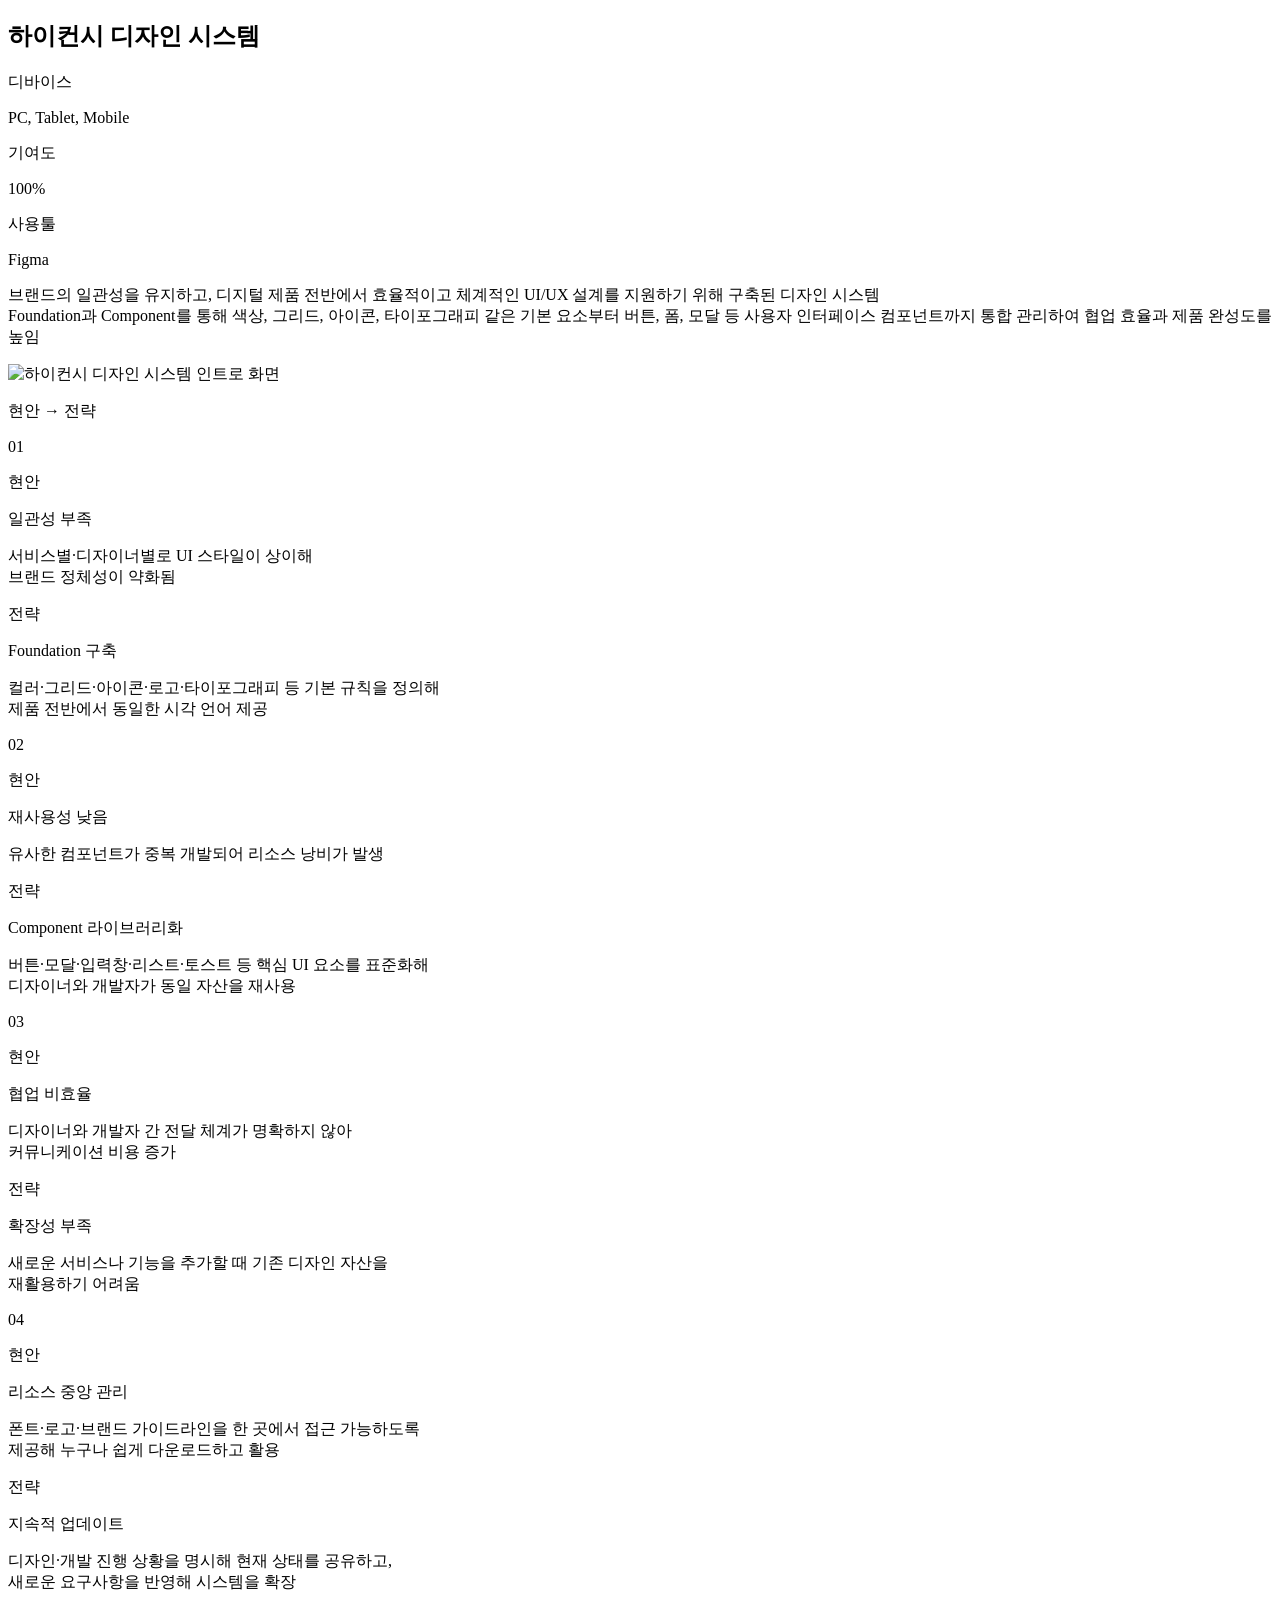
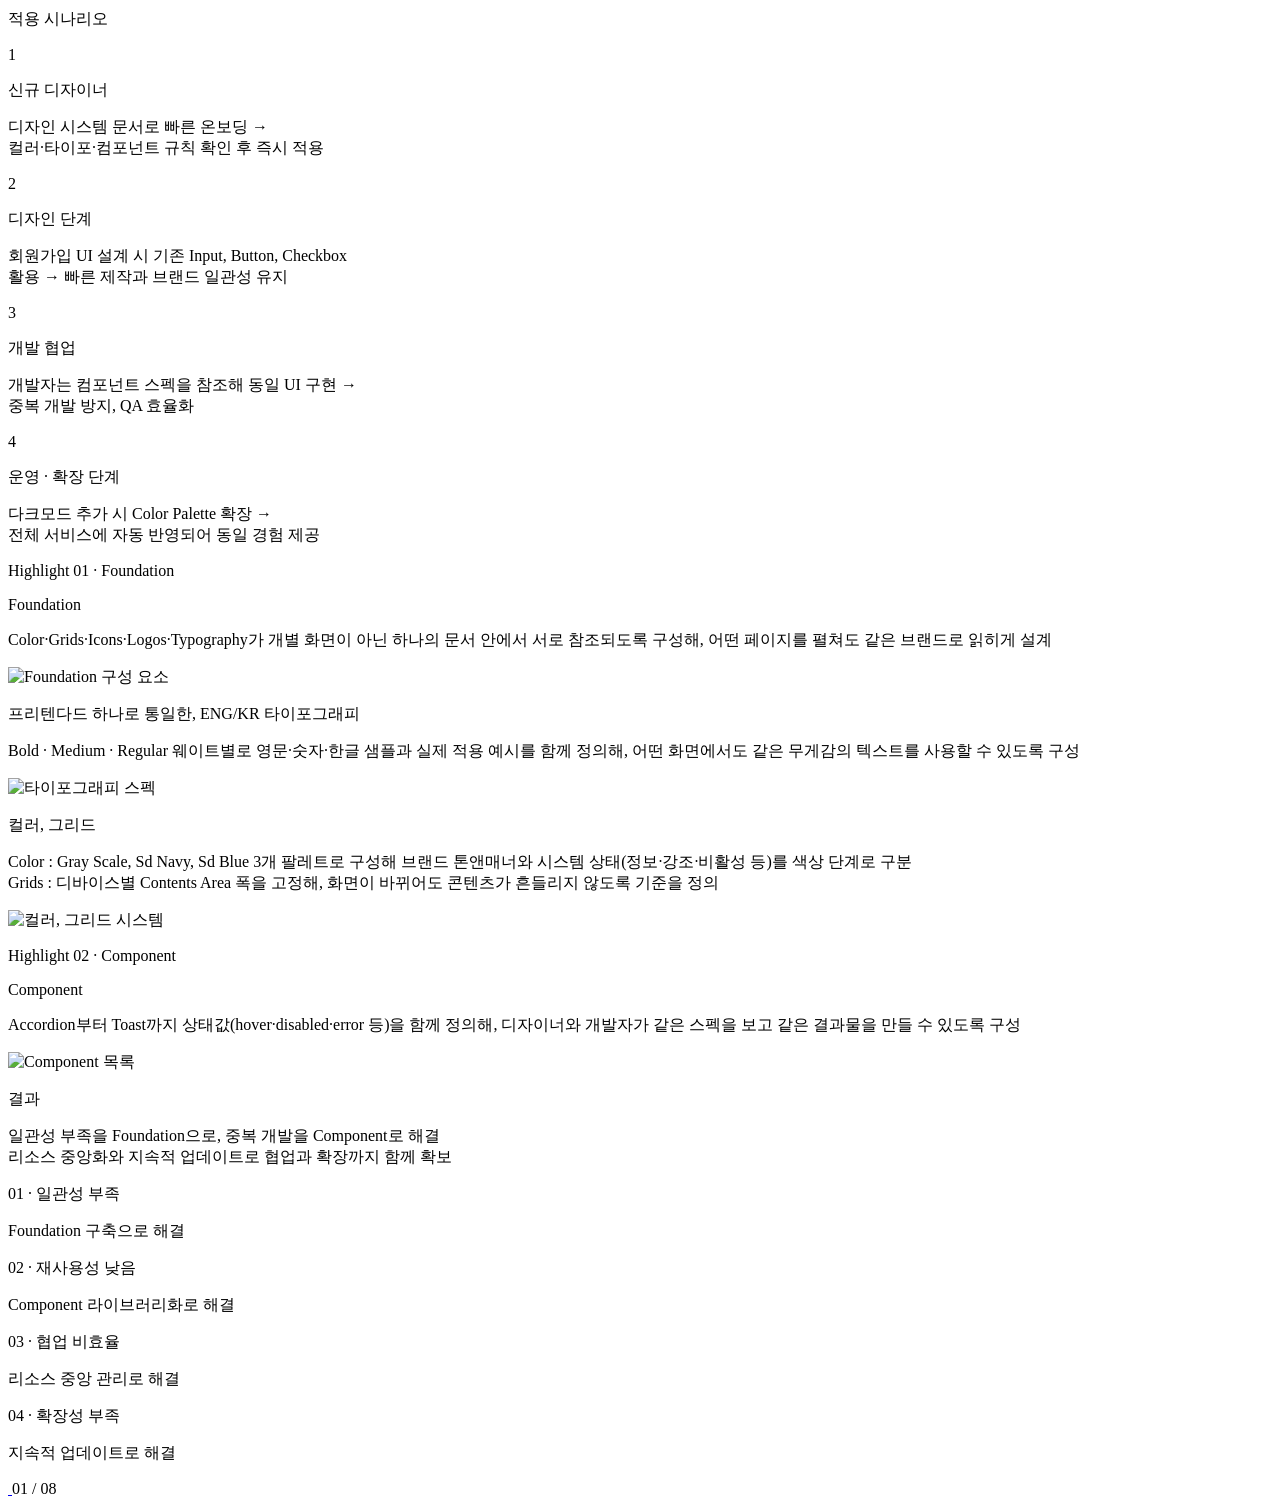
==== works/01.html @ 77b83bcc "Merge pull request #1 from m-uxui/vercel/vercel-web-analytics-integrati-smt57u Add Vercel Web Analyt" ====
<!DOCTYPE html>
<html lang="ko">
<head>
<meta charset="UTF-8">
<!-- Google tag (gtag.js) -->
<script async src="https://www.googletagmanager.com/gtag/js?id=G-RGNQ0SLWPC"></script>
<script>
  window.dataLayer = window.dataLayer || [];
  function gtag(){dataLayer.push(arguments);}
  gtag('js', new Date());
  gtag('config', 'G-RGNQ0SLWPC');
</script>
<!-- Vercel Web Analytics -->
<script defer src="/_vercel/insights/script.js"></script>
<meta name="viewport" content="width=device-width, initial-scale=1.0">
<title>하이컨시 디자인 시스템 | Kim Myung Ae Portfolio</title>
<meta name="description" content="하이컨시 디자인 시스템 프로젝트 상세">
<link rel="preconnect" href="https://fonts.googleapis.com">
<link rel="preconnect" href="https://fonts.gstatic.com" crossorigin>
<link href="https://fonts.googleapis.com/css2?family=IBM+Plex+Sans+KR:wght@200&display=swap" rel="stylesheet">
<link rel="stylesheet" as="style" crossorigin href="https://cdn.jsdelivr.net/gh/orioncactus/pretendard@v1.3.9/dist/web/static/pretendard.css" />
<link rel="stylesheet" href="../css/style.css">
<link rel="stylesheet" href="../css/work.css">
<link rel="stylesheet" href="../css/work-01.css">
</head>
<body class="work-page">

<a href="../index.html" class="close-btn d01-close-btn" aria-label="목록으로 닫기">
  <span class="close-btn__x"><span class="close-btn__line"></span><span class="close-btn__line"></span></span>
</a>

<main>

  <section class="d01-section d01-intro">
    <div class="d01-wrap d01-intro__top">
      <h1 class="d01-title">하이컨시 디자인 시스템</h1>
      <div class="d01-meta">
        <div class="d01-meta__item">
          <p class="d01-meta__label">디바이스</p>
          <p class="d01-meta__value">PC, Tablet, Mobile</p>
        </div>
        <div class="d01-meta__item">
          <p class="d01-meta__label">기여도</p>
          <p class="d01-meta__value">100%</p>
        </div>
        <div class="d01-meta__item">
          <p class="d01-meta__label">사용툴</p>
          <p class="d01-meta__value">Figma</p>
        </div>
      </div>
    </div>
    <p class="d01-wrap d01-desc">
      브랜드의 일관성을 유지하고, 디지털 제품 전반에서 효율적이고 체계적인 UI/UX 설계를 지원하기 위해 구축된 디자인 시스템<br>
      Foundation과 Component를 통해 색상, 그리드, 아이콘, 타이포그래피 같은 기본 요소부터 버튼, 폼, 모달 등 사용자 인터페이스 컴포넌트까지 통합 관리하여 협업 효율과 제품 완성도를 높임
    </p>
    <div class="d01-wrap d01-figure">
      <img class="d01-figure__img" style="--fig-w:1560px;" src="../assets/images/work-01/01-01.png" alt="하이컨시 디자인 시스템 인트로 화면" onerror="this.classList.add('d01-figure__img--missing')">
    </div>
  </section>

  <section class="d01-section d01-pair">
    <p class="d01-wrap d01-h2">현안 → 전략</p>
    <div class="d01-wrap d01-pair-grid">
      <div class="d01-pair-row">
        <p class="d01-pair-num">01</p>
        <div class="d01-pair-col">
          <div class="d01-pair-col__head">
            <span class="d01-tag">현안</span>
            <p class="d01-pair-heading">일관성 부족</p>
          </div>
          <p class="d01-pair-desc">서비스별·디자이너별로 UI 스타일이 상이해<br>브랜드 정체성이 약화됨</p>
        </div>
        <div class="d01-pair-col">
          <div class="d01-pair-col__head">
            <span class="d01-tag d01-tag--solution">전략</span>
            <p class="d01-pair-heading">Foundation 구축</p>
          </div>
          <p class="d01-pair-desc">컬러·그리드·아이콘·로고·타이포그래피 등 기본 규칙을 정의해<br>제품 전반에서 동일한 시각 언어 제공</p>
        </div>
      </div>

      <div class="d01-pair-row">
        <p class="d01-pair-num">02</p>
        <div class="d01-pair-col">
          <div class="d01-pair-col__head">
            <span class="d01-tag">현안</span>
            <p class="d01-pair-heading">재사용성 낮음</p>
          </div>
          <p class="d01-pair-desc">유사한 컴포넌트가 중복 개발되어 리소스 낭비가 발생</p>
        </div>
        <div class="d01-pair-col">
          <div class="d01-pair-col__head">
            <span class="d01-tag d01-tag--solution">전략</span>
            <p class="d01-pair-heading">Component 라이브러리화</p>
          </div>
          <p class="d01-pair-desc">버튼·모달·입력창·리스트·토스트 등 핵심 UI 요소를 표준화해<br>디자이너와 개발자가 동일 자산을 재사용</p>
        </div>
      </div>

      <div class="d01-pair-row">
        <p class="d01-pair-num">03</p>
        <div class="d01-pair-col">
          <div class="d01-pair-col__head">
            <span class="d01-tag">현안</span>
            <p class="d01-pair-heading">협업 비효율</p>
          </div>
          <p class="d01-pair-desc">디자이너와 개발자 간 전달 체계가 명확하지 않아<br>커뮤니케이션 비용 증가</p>
        </div>
        <div class="d01-pair-col">
          <div class="d01-pair-col__head">
            <span class="d01-tag d01-tag--solution">전략</span>
            <p class="d01-pair-heading">확장성 부족</p>
          </div>
          <p class="d01-pair-desc">새로운 서비스나 기능을 추가할 때 기존 디자인 자산을<br>재활용하기 어려움</p>
        </div>
      </div>

      <div class="d01-pair-row">
        <p class="d01-pair-num">04</p>
        <div class="d01-pair-col">
          <div class="d01-pair-col__head">
            <span class="d01-tag">현안</span>
            <p class="d01-pair-heading">리소스 중앙 관리</p>
          </div>
          <p class="d01-pair-desc">폰트·로고·브랜드 가이드라인을 한 곳에서 접근 가능하도록<br>제공해 누구나 쉽게 다운로드하고 활용</p>
        </div>
        <div class="d01-pair-col">
          <div class="d01-pair-col__head">
            <span class="d01-tag d01-tag--solution">전략</span>
            <p class="d01-pair-heading">지속적 업데이트</p>
          </div>
          <p class="d01-pair-desc">디자인·개발 진행 상황을 명시해 현재 상태를 공유하고,<br>새로운 요구사항을 반영해 시스템을 확장</p>
        </div>
      </div>
    </div>
  </section>

  <section class="d01-section d01-timeline-section">
    <p class="d01-wrap d01-h2">적용 시나리오</p>
    <div class="d01-wrap d01-timeline">
      <div class="d01-timeline-step">
        <span class="d01-timeline-dot">1</span>
        <p class="d01-timeline-title">신규 디자이너</p>
        <p class="d01-timeline-desc">디자인 시스템 문서로 빠른 온보딩 → <br>컬러·타이포·컴포넌트 규칙 확인 후 즉시 적용</p>
      </div>
      <div class="d01-timeline-step">
        <span class="d01-timeline-dot">2</span>
        <p class="d01-timeline-title">디자인 단계</p>
        <p class="d01-timeline-desc">회원가입 UI 설계 시 기존 Input, Button, Checkbox<br>활용 → 빠른 제작과 브랜드 일관성 유지</p>
      </div>
      <div class="d01-timeline-step">
        <span class="d01-timeline-dot">3</span>
        <p class="d01-timeline-title">개발 협업</p>
        <p class="d01-timeline-desc">개발자는 컴포넌트 스펙을 참조해 동일 UI 구현 → <br>중복 개발 방지, QA 효율화</p>
      </div>
      <div class="d01-timeline-step">
        <span class="d01-timeline-dot">4</span>
        <p class="d01-timeline-title">운영 · 확장 단계</p>
        <p class="d01-timeline-desc">다크모드 추가 시 Color Palette 확장 → <br>전체 서비스에 자동 반영되어 동일 경험 제공</p>
      </div>
    </div>
  </section>

  <section class="d01-section d01-block">
    <div class="d01-wrap d01-block__head">
      <div class="d01-block__top">
        <p class="d01-eyebrow">Highlight 01 · Foundation</p>
        <p class="d01-block__title d01-block__title--lg">Foundation</p>
      </div>
      <p class="d01-block__desc">Color·Grids·Icons·Logos·Typography가 개별 화면이 아닌 하나의 문서 안에서 서로 참조되도록 구성해, 어떤 페이지를 펼쳐도 같은 브랜드로 읽히게 설계</p>
    </div>
    <div class="d01-wrap d01-figure">
      <img class="d01-figure__img" style="--fig-w:1560px;" src="../assets/images/work-01/01-02.png" alt="Foundation 구성 요소" onerror="this.classList.add('d01-figure__img--missing')">
    </div>
  </section>

  <section class="d01-section d01-block">
    <div class="d01-wrap d01-block__head">
      <p class="d01-block__title d01-block__title--md">프리텐다드 하나로 통일한, ENG/KR 타이포그래피</p>
      <p class="d01-block__desc">Bold · Medium · Regular 웨이트별로 영문·숫자·한글 샘플과 실제 적용 예시를 함께 정의해, 어떤 화면에서도 같은 무게감의 텍스트를 사용할 수 있도록 구성</p>
    </div>
    <div class="d01-wrap d01-figure">
      <img class="d01-figure__img" style="--fig-w:1560px;" src="../assets/images/work-01/01-03.png" alt="타이포그래피 스펙" onerror="this.classList.add('d01-figure__img--missing')">
    </div>
  </section>

  <section class="d01-section d01-block">
    <div class="d01-wrap d01-block__head">
      <p class="d01-block__title d01-block__title--md">컬러, 그리드</p>
      <p class="d01-block__desc">Color : Gray Scale, Sd Navy, Sd Blue 3개 팔레트로 구성해 브랜드 톤앤매너와 시스템 상태(정보·강조·비활성 등)를 색상 단계로 구분<br>Grids : 디바이스별 Contents Area 폭을 고정해, 화면이 바뀌어도 콘텐츠가 흔들리지 않도록 기준을 정의</p>
    </div>
    <div class="d01-wrap d01-figure">
      <img class="d01-figure__img" style="--fig-w:1560px;" src="../assets/images/work-01/01-04.png" alt="컬러, 그리드 시스템" onerror="this.classList.add('d01-figure__img--missing')">
    </div>
  </section>

  <section class="d01-section d01-block">
    <div class="d01-wrap d01-block__head">
      <div class="d01-block__top">
        <p class="d01-eyebrow">Highlight 02 · Component</p>
        <p class="d01-block__title d01-block__title--lg">Component</p>
      </div>
      <p class="d01-block__desc">Accordion부터 Toast까지 상태값(hover·disabled·error 등)을 함께 정의해, 디자이너와 개발자가 같은 스펙을 보고 같은 결과물을 만들 수 있도록 구성</p>
    </div>
    <div class="d01-wrap d01-figure">
      <img class="d01-figure__img" style="--fig-w:1560px;" src="../assets/images/work-01/01-05.png" alt="Component 목록" onerror="this.classList.add('d01-figure__img--missing')">
    </div>
  </section>

  <section class="d01-result">
    <div class="d01-result__eyebrow-row">
      <p class="d01-result__eyebrow">결과</p>
    </div>
    <p class="d01-result__title">
      일관성 부족을 Foundation으로, 중복 개발을 Component로 해결<br>
      리소스 중앙화와 지속적 업데이트로 협업과 확장까지 함께 확보
    </p>
    <div class="d01-result__checklist">
      <div class="d01-result__item">
        <p class="d01-result__num">01 · 일관성 부족</p>
        <p class="d01-result__label">Foundation 구축으로 해결</p>
      </div>
      <div class="d01-result__item">
        <p class="d01-result__num">02 · 재사용성 낮음</p>
        <p class="d01-result__label">Component 라이브러리화로 해결</p>
      </div>
      <div class="d01-result__item">
        <p class="d01-result__num">03 · 협업 비효율</p>
        <p class="d01-result__label">리소스 중앙 관리로 해결</p>
      </div>
      <div class="d01-result__item">
        <p class="d01-result__num">04 · 확장성 부족</p>
        <p class="d01-result__label">지속적 업데이트로 해결</p>
      </div>
    </div>
  </section>

</main>

<nav class="pager" aria-label="포트폴리오 페이지 이동">
  <a href="99.html" class="pager__arrow pager__arrow--prev" aria-label="이전 페이지로 이동">
    <img src="../assets/icons/chevron.svg" alt="">
  </a>
  <span class="pager__count"><span class="pager__current">01</span> / <span class="pager__total">08</span></span>
  <a href="02.html" class="pager__arrow pager__arrow--next" aria-label="다음 페이지로 이동">
    <img src="../assets/icons/chevron.svg" alt="">
  </a>
</nav>

<script>
  window.va = window.va || function () { (window.vaq = window.vaq || []).push(arguments); };
</script>
<script defer src="/_vercel/insights/script.js"></script>
</body>
</html>
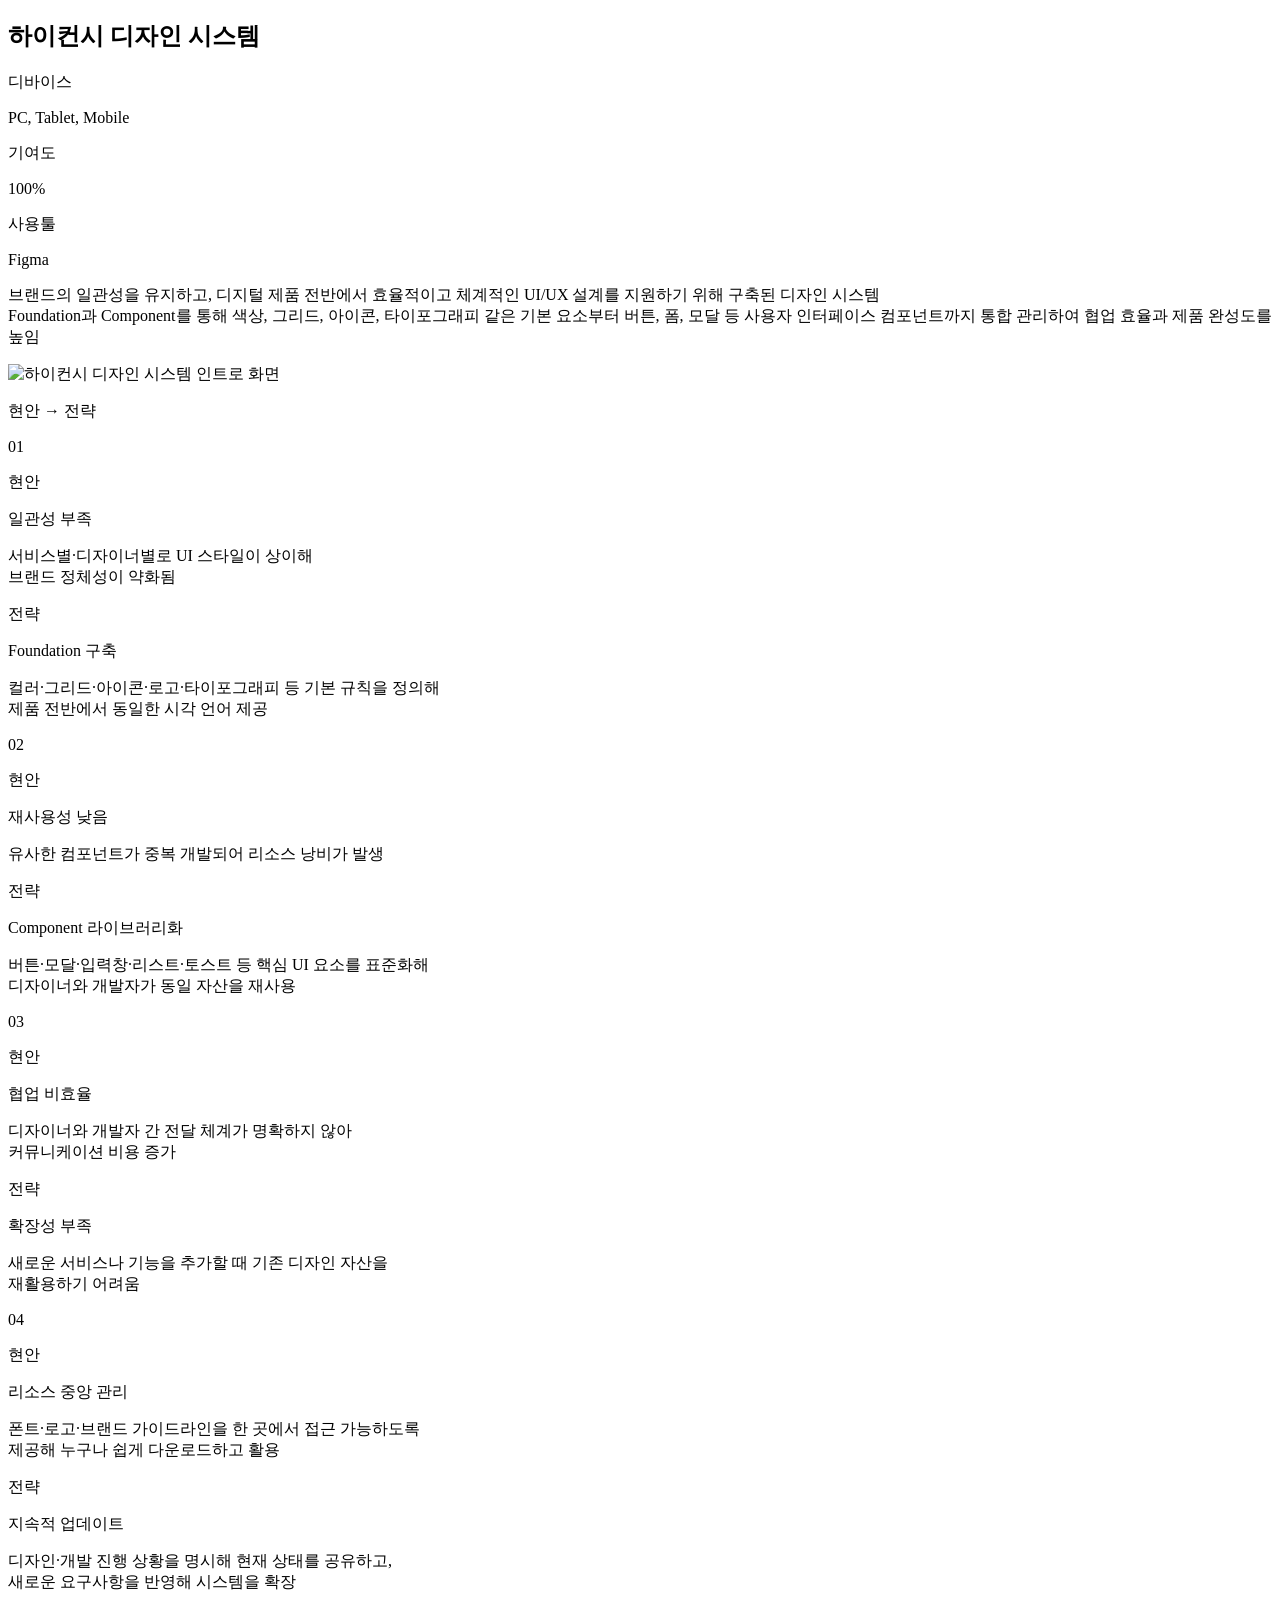
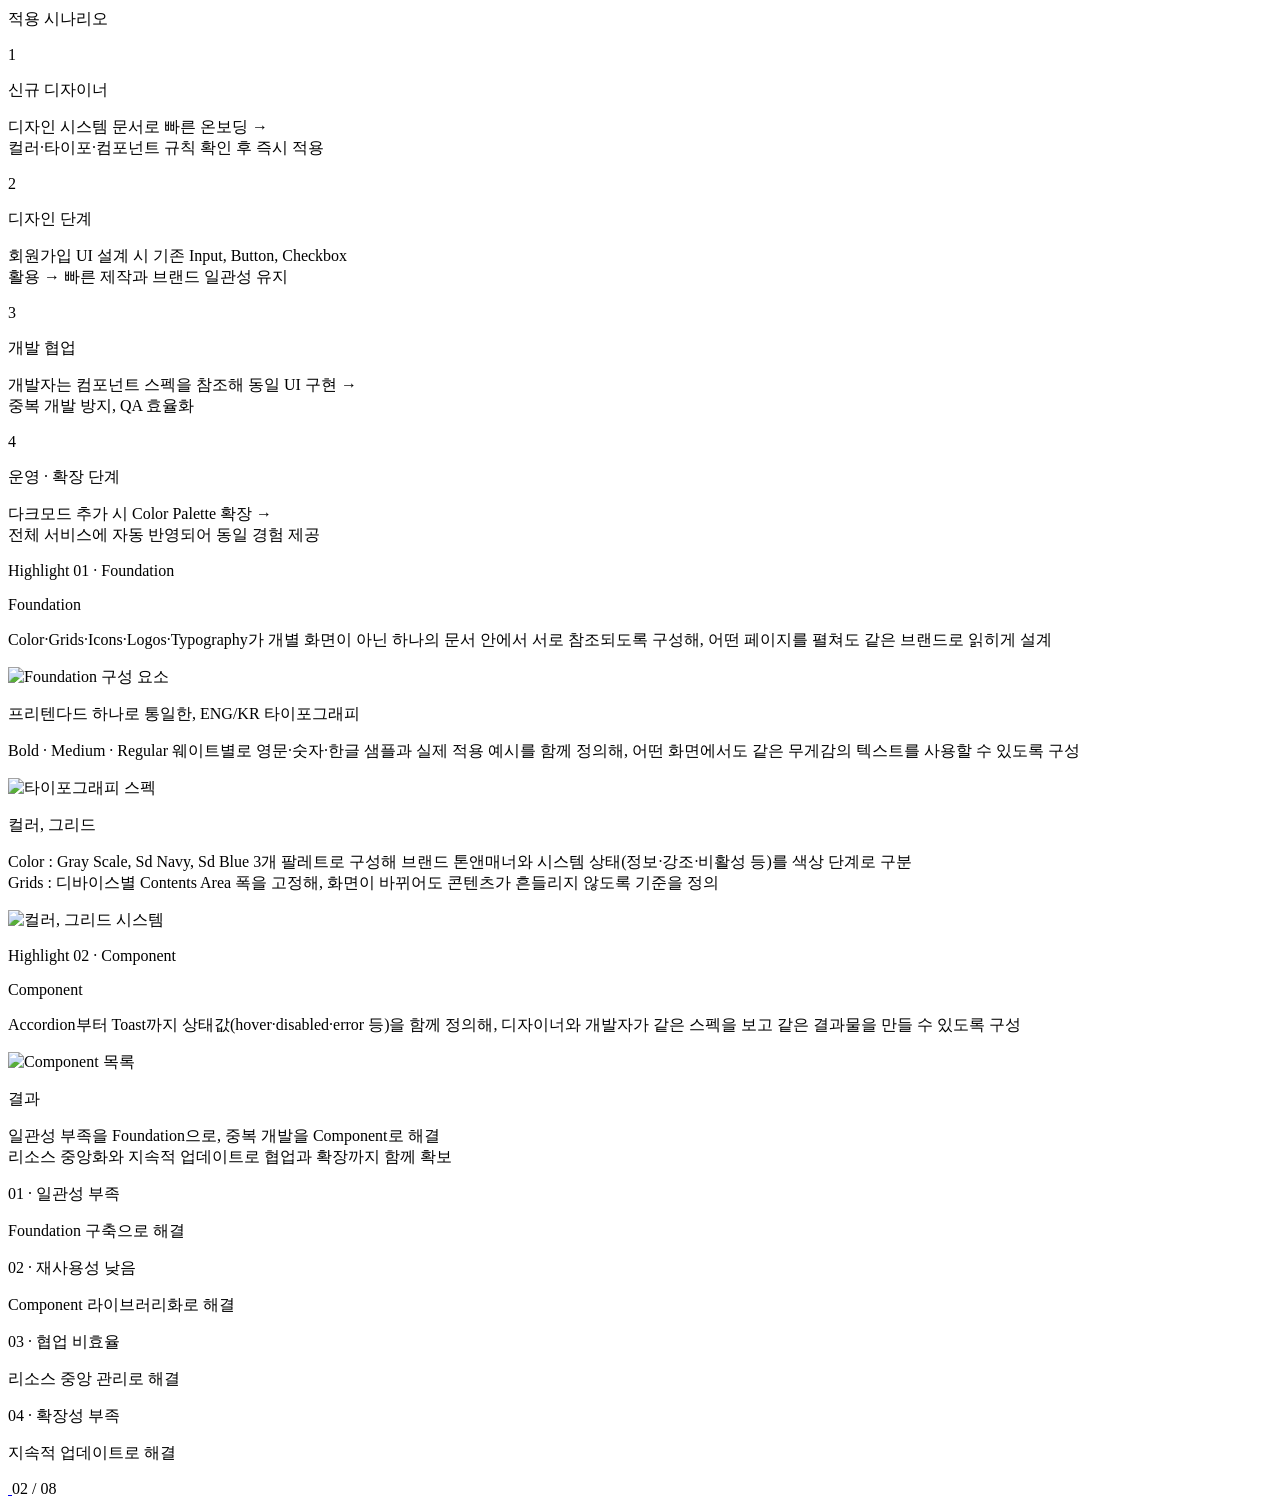
==== commit f36bab5c: "여행 플래너 'gilow' 프로젝트 추가, 갤러리 첫 번째로 노출 - works/08.html, css/work-08.css 신규: 바이브코딩 프로젝트(gilow) 상세 페이지 -" ====
--- a/works/01.html
+++ b/works/01.html
@@ -238,18 +238,14 @@
 </main>
 
 <nav class="pager" aria-label="포트폴리오 페이지 이동">
-  <a href="99.html" class="pager__arrow pager__arrow--prev" aria-label="이전 페이지로 이동">
+  <a href="08.html" class="pager__arrow pager__arrow--prev" aria-label="이전 페이지로 이동">
     <img src="../assets/icons/chevron.svg" alt="">
   </a>
-  <span class="pager__count"><span class="pager__current">01</span> / <span class="pager__total">08</span></span>
+  <span class="pager__count"><span class="pager__current">02</span> / <span class="pager__total">08</span></span>
   <a href="02.html" class="pager__arrow pager__arrow--next" aria-label="다음 페이지로 이동">
     <img src="../assets/icons/chevron.svg" alt="">
   </a>
 </nav>
 
-<script>
-  window.va = window.va || function () { (window.vaq = window.vaq || []).push(arguments); };
-</script>
-<script defer src="/_vercel/insights/script.js"></script>
 </body>
 </html>
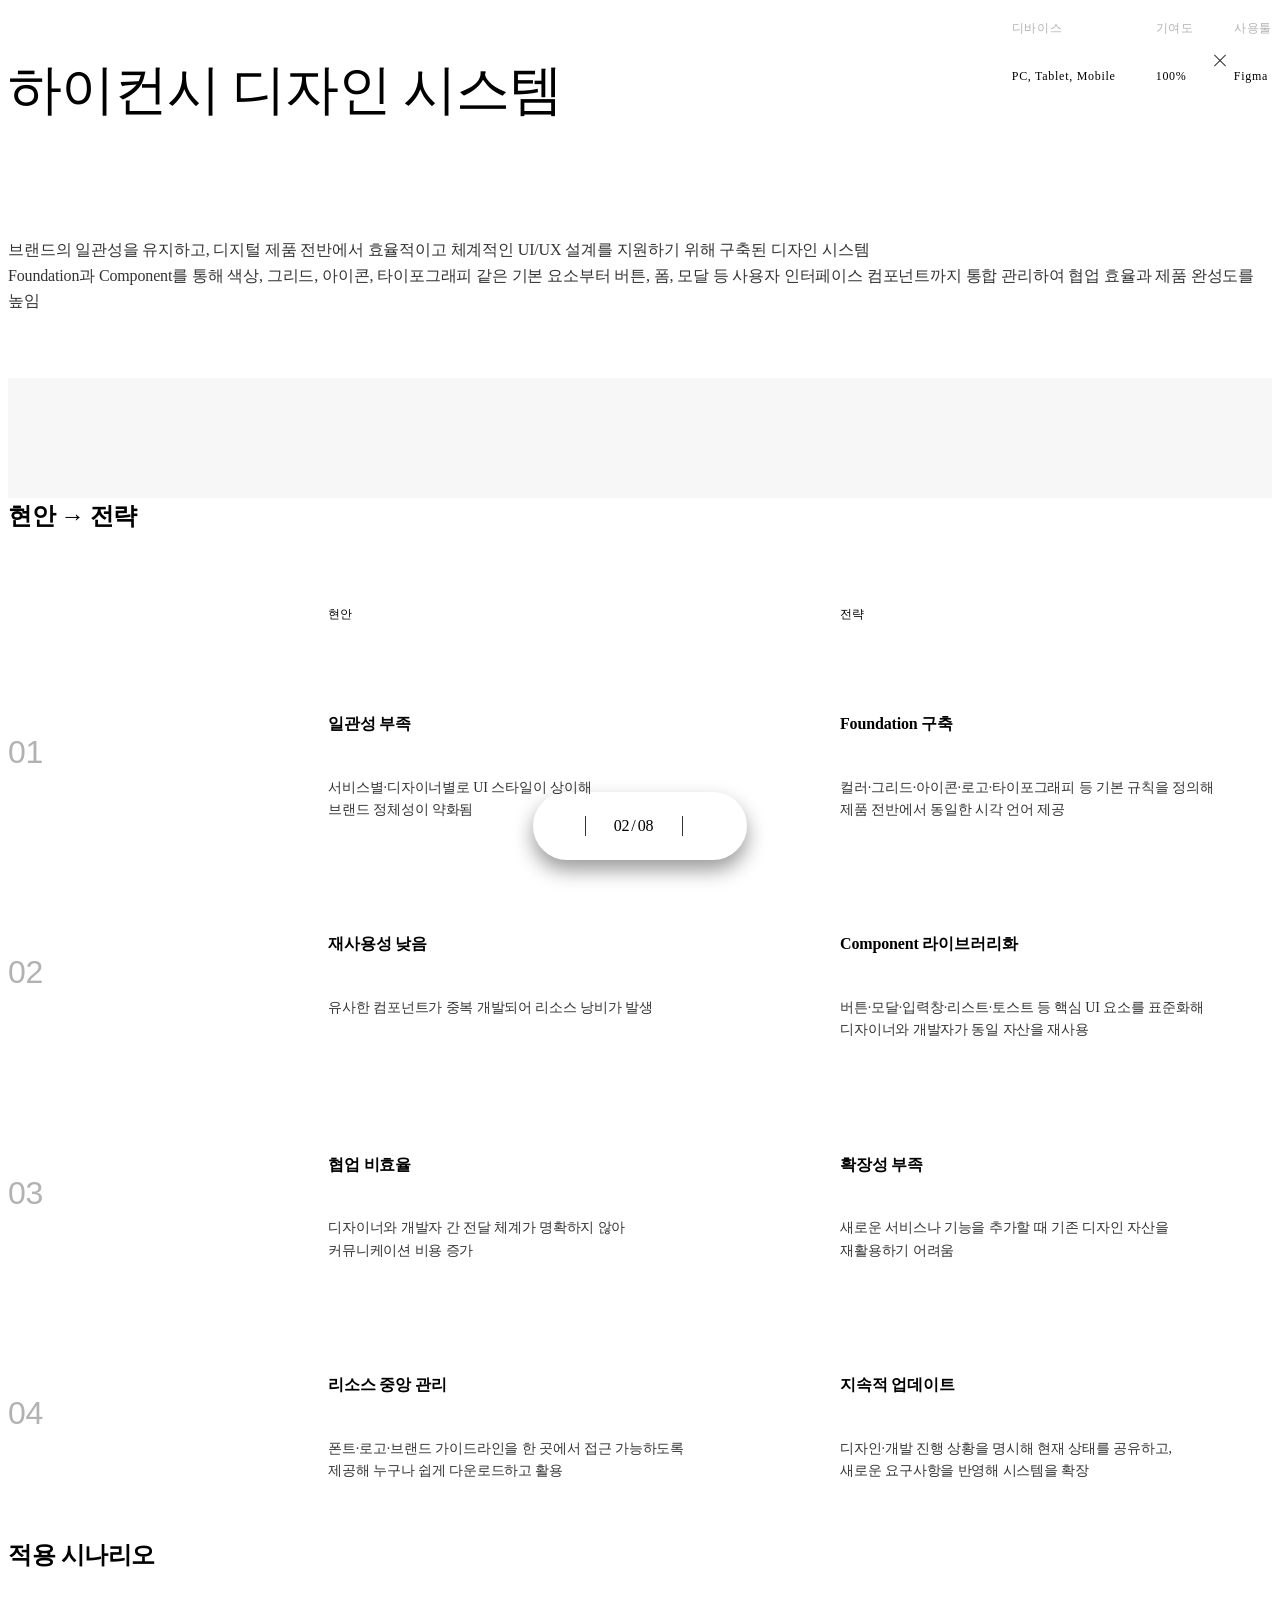
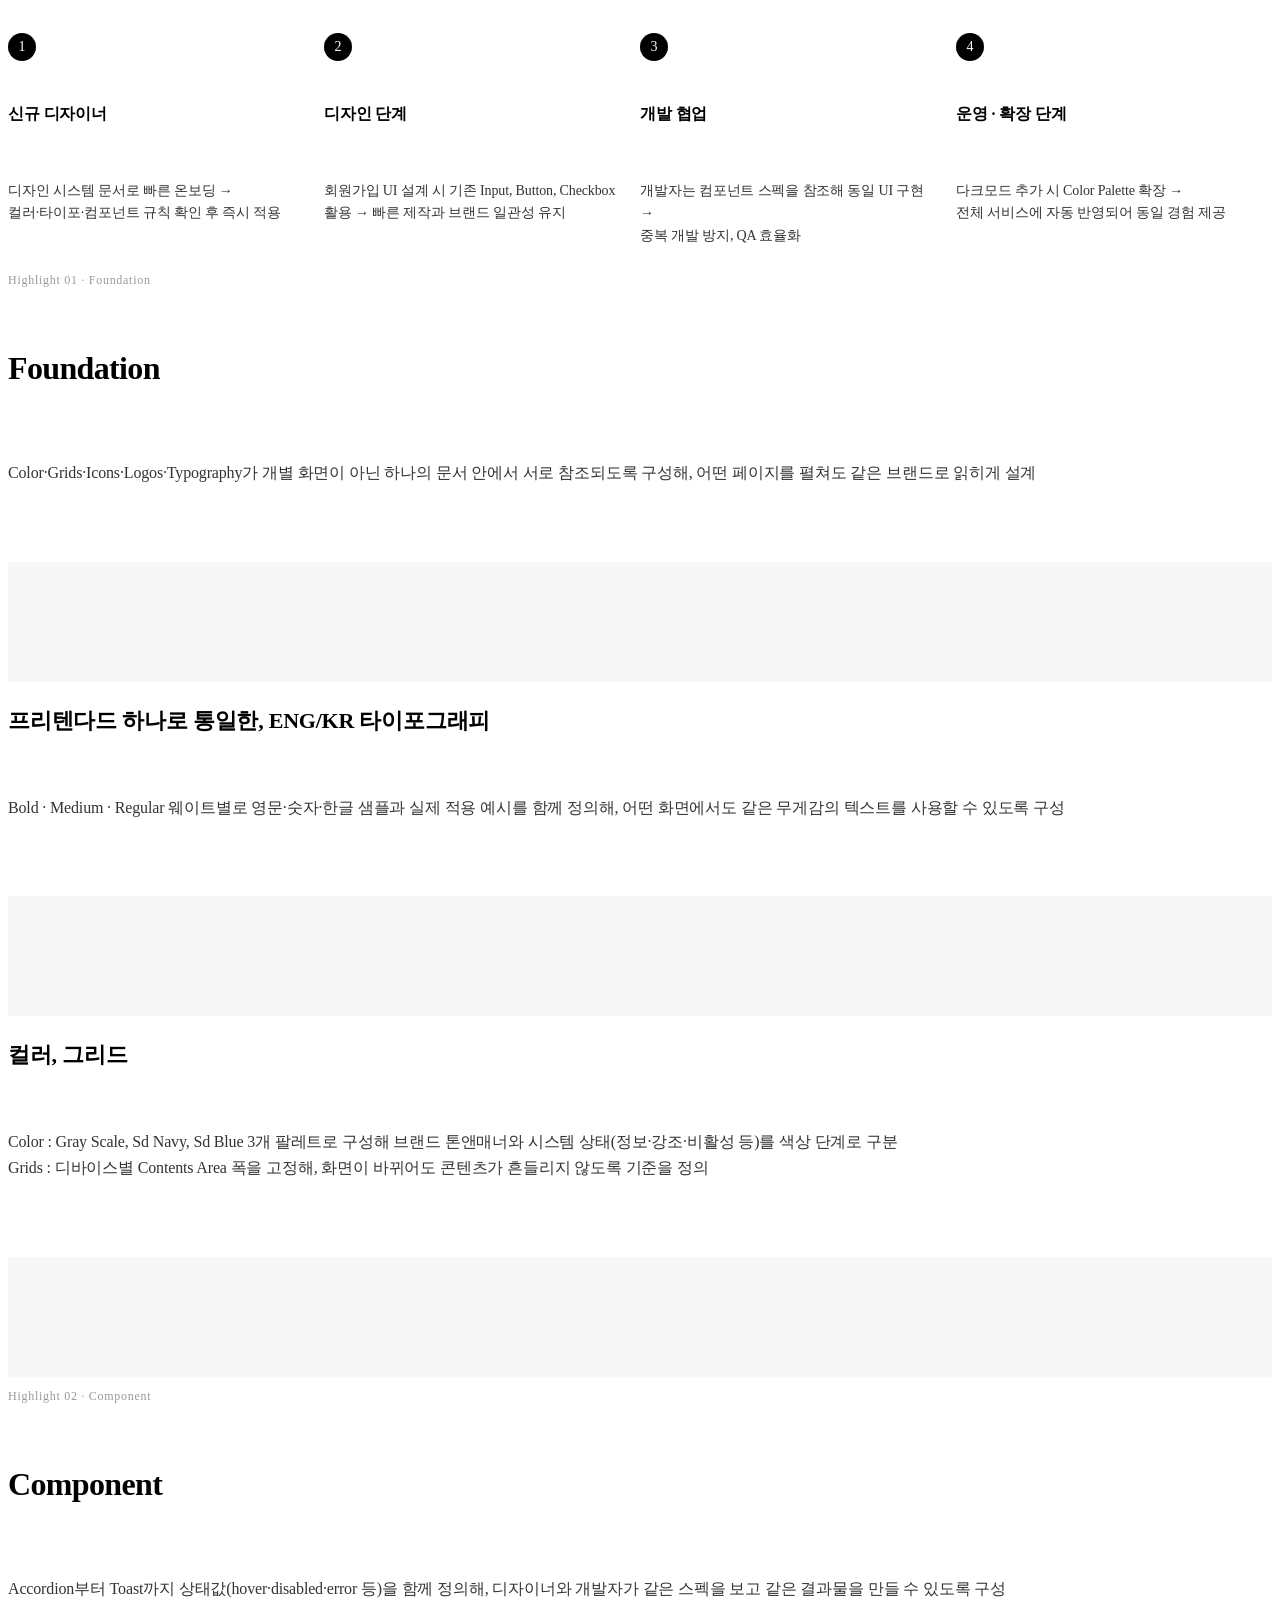
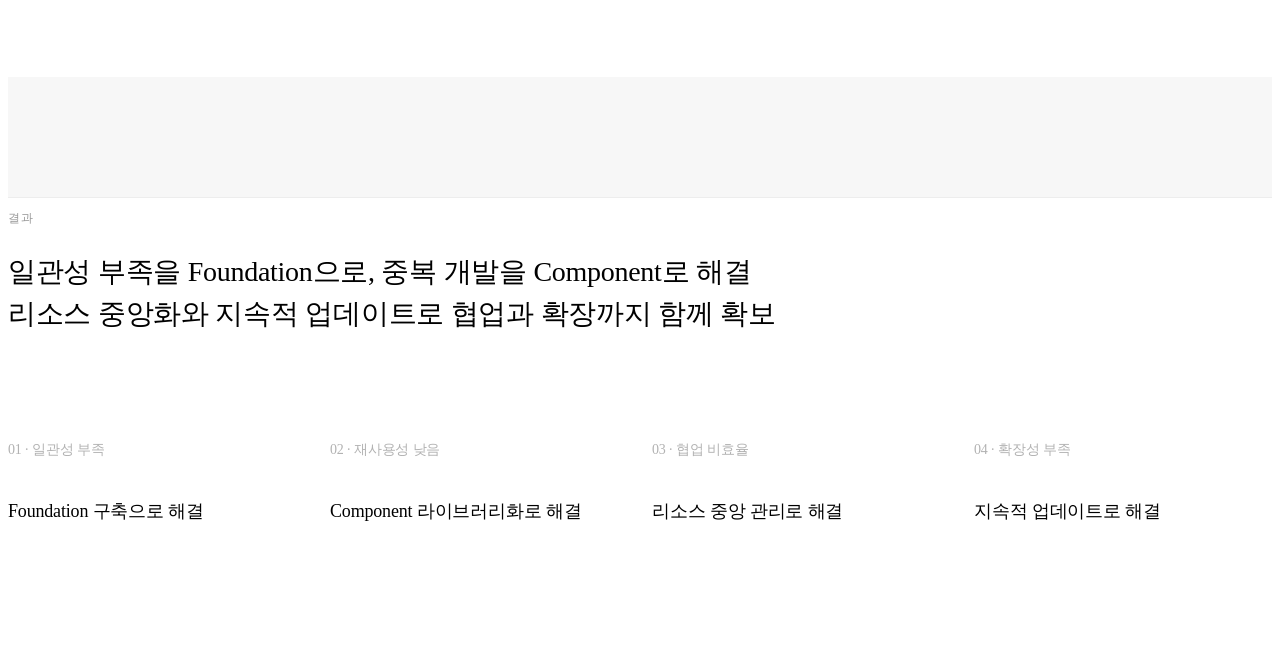
==== commit c6fa869e: "모든 페이지 현안→전략 섹션을 08번 스타일로 통일 - 알약형 태그(현안/전략) + 카드형 구조 → 헤더 라벨 행 + 번호형 행 구조로 변경 - 공용 .pair-* 클래스를 wor" ====
--- a/works/01.html
+++ b/works/01.html
@@ -10,8 +10,6 @@
   gtag('js', new Date());
   gtag('config', 'G-RGNQ0SLWPC');
 </script>
-<!-- Vercel Web Analytics -->
-<script defer src="/_vercel/insights/script.js"></script>
 <meta name="viewport" content="width=device-width, initial-scale=1.0">
 <title>하이컨시 디자인 시스템 | Kim Myung Ae Portfolio</title>
 <meta name="description" content="하이컨시 디자인 시스템 프로젝트 상세">
@@ -60,76 +58,53 @@
 
   <section class="d01-section d01-pair">
     <p class="d01-wrap d01-h2">현안 → 전략</p>
-    <div class="d01-wrap d01-pair-grid">
-      <div class="d01-pair-row">
-        <p class="d01-pair-num">01</p>
-        <div class="d01-pair-col">
-          <div class="d01-pair-col__head">
-            <span class="d01-tag">현안</span>
-            <p class="d01-pair-heading">일관성 부족</p>
-          </div>
-          <p class="d01-pair-desc">서비스별·디자이너별로 UI 스타일이 상이해<br>브랜드 정체성이 약화됨</p>
-        </div>
-        <div class="d01-pair-col">
-          <div class="d01-pair-col__head">
-            <span class="d01-tag d01-tag--solution">전략</span>
-            <p class="d01-pair-heading">Foundation 구축</p>
-          </div>
-          <p class="d01-pair-desc">컬러·그리드·아이콘·로고·타이포그래피 등 기본 규칙을 정의해<br>제품 전반에서 동일한 시각 언어 제공</p>
-        </div>
-      </div>
-
-      <div class="d01-pair-row">
-        <p class="d01-pair-num">02</p>
-        <div class="d01-pair-col">
-          <div class="d01-pair-col__head">
-            <span class="d01-tag">현안</span>
-            <p class="d01-pair-heading">재사용성 낮음</p>
-          </div>
-          <p class="d01-pair-desc">유사한 컴포넌트가 중복 개발되어 리소스 낭비가 발생</p>
-        </div>
-        <div class="d01-pair-col">
-          <div class="d01-pair-col__head">
-            <span class="d01-tag d01-tag--solution">전략</span>
-            <p class="d01-pair-heading">Component 라이브러리화</p>
-          </div>
-          <p class="d01-pair-desc">버튼·모달·입력창·리스트·토스트 등 핵심 UI 요소를 표준화해<br>디자이너와 개발자가 동일 자산을 재사용</p>
-        </div>
-      </div>
-
-      <div class="d01-pair-row">
-        <p class="d01-pair-num">03</p>
-        <div class="d01-pair-col">
-          <div class="d01-pair-col__head">
-            <span class="d01-tag">현안</span>
-            <p class="d01-pair-heading">협업 비효율</p>
-          </div>
-          <p class="d01-pair-desc">디자이너와 개발자 간 전달 체계가 명확하지 않아<br>커뮤니케이션 비용 증가</p>
-        </div>
-        <div class="d01-pair-col">
-          <div class="d01-pair-col__head">
-            <span class="d01-tag d01-tag--solution">전략</span>
-            <p class="d01-pair-heading">확장성 부족</p>
-          </div>
-          <p class="d01-pair-desc">새로운 서비스나 기능을 추가할 때 기존 디자인 자산을<br>재활용하기 어려움</p>
-        </div>
-      </div>
-
-      <div class="d01-pair-row">
-        <p class="d01-pair-num">04</p>
-        <div class="d01-pair-col">
-          <div class="d01-pair-col__head">
-            <span class="d01-tag">현안</span>
-            <p class="d01-pair-heading">리소스 중앙 관리</p>
-          </div>
-          <p class="d01-pair-desc">폰트·로고·브랜드 가이드라인을 한 곳에서 접근 가능하도록<br>제공해 누구나 쉽게 다운로드하고 활용</p>
-        </div>
-        <div class="d01-pair-col">
-          <div class="d01-pair-col__head">
-            <span class="d01-tag d01-tag--solution">전략</span>
-            <p class="d01-pair-heading">지속적 업데이트</p>
-          </div>
-          <p class="d01-pair-desc">디자인·개발 진행 상황을 명시해 현재 상태를 공유하고,<br>새로운 요구사항을 반영해 시스템을 확장</p>
+    <div class="d01-wrap pair-grid">
+      <div class="pair-row pair-row--head">
+        <div class="pair-col"><p class="pair-label">현안</p></div>
+        <div class="pair-col"><p class="pair-label">전략</p></div>
+      </div>
+      <div class="pair-row">
+        <p class="pair-num">01</p>
+        <div class="pair-col">
+          <p class="pair-heading">일관성 부족</p>
+          <p class="pair-desc">서비스별·디자이너별로 UI 스타일이 상이해<br>브랜드 정체성이 약화됨</p>
+        </div>
+        <div class="pair-col">
+          <p class="pair-heading">Foundation 구축</p>
+          <p class="pair-desc">컬러·그리드·아이콘·로고·타이포그래피 등 기본 규칙을 정의해<br>제품 전반에서 동일한 시각 언어 제공</p>
+        </div>
+      </div>
+      <div class="pair-row">
+        <p class="pair-num">02</p>
+        <div class="pair-col">
+          <p class="pair-heading">재사용성 낮음</p>
+          <p class="pair-desc">유사한 컴포넌트가 중복 개발되어 리소스 낭비가 발생</p>
+        </div>
+        <div class="pair-col">
+          <p class="pair-heading">Component 라이브러리화</p>
+          <p class="pair-desc">버튼·모달·입력창·리스트·토스트 등 핵심 UI 요소를 표준화해<br>디자이너와 개발자가 동일 자산을 재사용</p>
+        </div>
+      </div>
+      <div class="pair-row">
+        <p class="pair-num">03</p>
+        <div class="pair-col">
+          <p class="pair-heading">협업 비효율</p>
+          <p class="pair-desc">디자이너와 개발자 간 전달 체계가 명확하지 않아<br>커뮤니케이션 비용 증가</p>
+        </div>
+        <div class="pair-col">
+          <p class="pair-heading">확장성 부족</p>
+          <p class="pair-desc">새로운 서비스나 기능을 추가할 때 기존 디자인 자산을<br>재활용하기 어려움</p>
+        </div>
+      </div>
+      <div class="pair-row pair-row--last">
+        <p class="pair-num">04</p>
+        <div class="pair-col">
+          <p class="pair-heading">리소스 중앙 관리</p>
+          <p class="pair-desc">폰트·로고·브랜드 가이드라인을 한 곳에서 접근 가능하도록<br>제공해 누구나 쉽게 다운로드하고 활용</p>
+        </div>
+        <div class="pair-col">
+          <p class="pair-heading">지속적 업데이트</p>
+          <p class="pair-desc">디자인·개발 진행 상황을 명시해 현재 상태를 공유하고,<br>새로운 요구사항을 반영해 시스템을 확장</p>
         </div>
       </div>
     </div>
@@ -247,5 +222,9 @@
   </a>
 </nav>
 
+<script>
+  window.va = window.va || function () { (window.vaq = window.vaq || []).push(arguments); };
+</script>
+<script defer src="/_vercel/insights/script.js"></script>
 </body>
 </html>
--- a/css/work.css
+++ b/css/work.css
@@ -0,0 +1,1863 @@
+/* ===== 작업 상세 페이지 (work detail) ===== */
+
+body.work-page {
+  padding-bottom: 120px; /* 하단 고정 페이저에 콘텐츠가 가리지 않도록 */
+}
+
+.work-intro {
+  padding: 120px var(--page-padding) 0;
+  display: flex;
+  flex-direction: column;
+  gap: 80px;
+}
+
+.work-intro--band {
+  background: #f7f7f7;
+  padding-bottom: 90px;
+  gap: 80px;
+}
+
+.work-intro--band-e8 {
+  background: #e8e8e8;
+  padding-bottom: 0;
+  gap: 80px;
+}
+
+.work-intro__header {
+  width: 100%;
+  display: flex;
+  flex-direction: column;
+  gap: 80px;
+}
+
+.intro-hero {
+  max-width: 1200px;
+  width: 100%;
+  margin: 0 auto;
+}
+
+.intro-hero img {
+  width: 100%;
+  display: block;
+}
+
+.intro-hero--narrow {
+  max-width: 740px;
+}
+
+/* ===== Step 형태 섹션 (모티브 선정, 캐릭터 특성 정의 등) ===== */
+.step-block {
+  max-width: 1400px;
+  width: 100%;
+  margin: 0 auto;
+  display: flex;
+  flex-direction: column;
+}
+
+.step-block__title {
+  width: 100%;
+  padding-bottom: 20px;
+  font-weight: 600;
+  font-size: 22px;
+  letter-spacing: -0.22px;
+  text-align: center;
+}
+
+.step-row {
+  width: 100%;
+  border-bottom: 1px solid var(--color-border-light);
+  padding: 20px 0;
+  display: flex;
+  gap: 0;
+  flex-wrap: wrap;
+  font-size: 16px;
+  line-height: 1.6;
+  letter-spacing: -0.16px;
+}
+
+.step-row__label {
+  flex: 0 0 320px;
+  color: var(--color-black);
+}
+
+.step-row__desc {
+  flex: 1 1 240px;
+  min-width: 0;
+  color: #333;
+}
+
+.step-row__desc strong {
+  font-weight: 600;
+}
+
+.step-images {
+  width: 100%;
+  display: flex;
+  flex-direction: column;
+  align-items: center;
+  gap: 80px;
+}
+
+.step-images--end {
+  align-items: flex-end;
+  gap: 60px;
+}
+
+.step-images img {
+  width: 100%;
+  display: block;
+}
+
+/* KET 캐릭터 페이지 하단 - 회색 배경, 좌측 이미지 + 우측 Step 목록 */
+.ket-final {
+  background: #f7f7f7;
+  padding: 180px 220px;
+  display: flex;
+  gap: 50px;
+  align-items: flex-start;
+  justify-content: center;
+  flex-wrap: wrap;
+}
+
+.ket-final__media {
+  flex: 0 0 320px;
+  max-width: 100%;
+}
+
+.ket-final__media img {
+  width: 100%;
+  display: block;
+  mix-blend-mode: darken;
+}
+
+.ket-final__content {
+  flex: 1 1 480px;
+  min-width: 0;
+  display: flex;
+  flex-direction: column;
+  gap: 120px;
+}
+
+.work-intro__top {
+  max-width: 1560px;
+  width: 100%;
+  margin: 0 auto;
+  display: flex;
+  gap: 120px;
+  align-items: flex-start;
+  flex-wrap: wrap;
+}
+
+.work-intro__title {
+  flex: 1 0 320px;
+  font-weight: 100;
+  font-size: clamp(32px, 4.5vw, 54px);
+  line-height: 1.4;
+  letter-spacing: -1.08px;
+}
+
+.work-meta {
+  display: flex;
+  gap: 40px;
+  flex-wrap: wrap;
+}
+
+.work-meta__item {
+  border-top: 1px solid rgba(0, 0, 0, 0.2);
+  padding: 16px 0;
+  display: flex;
+  gap: 20px;
+  font-size: 14px;
+  letter-spacing: -0.14px;
+  white-space: nowrap;
+}
+
+.work-meta__item--tool {
+  align-items: center;
+}
+
+.work-meta__label {
+  font-weight: 500;
+  color: #666;
+}
+
+.work-meta__value {
+  color: var(--color-black);
+}
+
+.work-intro__desc {
+  max-width: 1560px;
+  width: 100%;
+  margin: 0 auto;
+  font-size: 16px;
+  line-height: 1.6;
+  letter-spacing: -0.16px;
+}
+
+.work-hero {
+  max-width: 1560px;
+  width: 100%;
+  margin: 0 auto;
+  border: 1px solid rgba(0, 0, 0, 0.15);
+  overflow: hidden;
+}
+
+.work-hero img,
+.work-figure img {
+  width: 100%;
+  display: block;
+}
+
+.work-body {
+  margin-top: 160px;
+  padding: 0 var(--page-padding);
+  display: flex;
+  flex-direction: column;
+  gap: 160px;
+}
+
+/* 각 행이 스스로 padding/border로 간격을 관리하는 목록형 섹션 */
+.work-list-section {
+  width: 100%;
+  padding: 0 var(--page-padding) 180px;
+  display: flex;
+  flex-direction: column;
+}
+
+.work-list-section--gap160 {
+  gap: 160px;
+  padding-bottom: 120px;
+}
+
+.work-row {
+  max-width: 1560px;
+  width: 100%;
+  margin: 0 auto;
+  display: flex;
+  gap: 0 40px;
+  flex-wrap: wrap;
+}
+
+.work-row--bordered {
+  border-top: 1px solid var(--color-border-light);
+  padding-top: 64px;
+}
+
+.work-row--pb56 {
+  padding-bottom: 56px;
+}
+
+.work-row--bordered56 {
+  border-top: 1px solid var(--color-border-light);
+  padding-top: 56px;
+}
+
+.work-row__label {
+  flex: 0 0 400px;
+  font-weight: 600;
+  font-size: 18px;
+  letter-spacing: -0.18px;
+}
+
+.work-row__content {
+  flex: 1 0 280px;
+  font-size: 16px;
+  line-height: 1.6;
+  letter-spacing: -0.16px;
+}
+
+.work-row__content--stack {
+  display: flex;
+  flex-direction: column;
+  gap: 8px;
+}
+
+.issue-line {
+  display: flex;
+  gap: 12px;
+  flex-wrap: wrap;
+}
+
+.issue-line strong {
+  font-weight: 600;
+  white-space: nowrap;
+}
+
+.issue-line span {
+  flex: 1 0 200px;
+  color: #333;
+}
+
+.journey-grid {
+  flex: 1 0 280px;
+  display: grid;
+  grid-template-columns: repeat(4, 1fr);
+  gap: 40px;
+}
+
+.journey-col {
+  border-right: 1px solid var(--color-border-light);
+  display: flex;
+  flex-direction: column;
+  gap: 8px;
+  font-size: 16px;
+  line-height: 1.6;
+  letter-spacing: -0.16px;
+}
+
+.journey-col--last {
+  border-right: none;
+}
+
+.journey-col__title {
+  font-weight: 600;
+}
+
+.journey-col__desc {
+  color: #333;
+}
+
+.work-block {
+  max-width: 1560px;
+  width: 100%;
+  margin: 0 auto;
+  display: flex;
+  flex-direction: column;
+  gap: 24px;
+  align-items: flex-start;
+}
+
+.work-block--center {
+  align-items: center;
+}
+
+.work-block--gap-lg {
+  gap: 40px;
+}
+
+.work-block__eyebrow {
+  display: flex;
+  flex-direction: column;
+  gap: 8px;
+}
+
+.work-block__lang {
+  font-size: 14px;
+  letter-spacing: -0.14px;
+}
+
+.work-block__title {
+  font-weight: 600;
+  font-size: 22px;
+  letter-spacing: -0.22px;
+}
+
+.work-block__title--only {
+  font-size: 18px;
+  letter-spacing: -0.18px;
+  width: 100%;
+}
+
+.work-figure {
+  width: 100%;
+}
+
+.work-figure--narrow {
+  max-width: 1200px;
+}
+
+/* Foundation / Component 회색 패널 */
+.work-panel {
+  background: #f7f7f7;
+  margin-top: 160px;
+  padding: 180px var(--page-padding);
+  display: flex;
+  flex-direction: column;
+  gap: 160px;
+  align-items: center;
+}
+
+.work-panel__divider {
+  border: none;
+  border-top: 1px solid #000;
+  width: 100%;
+  max-width: 1560px;
+  margin: 0 auto;
+}
+
+.page-tit {
+  display: flex;
+  gap: 24px;
+  width: 100%;
+  flex-wrap: wrap;
+}
+
+.page-tit__label {
+  flex: 0 0 300px;
+  font-weight: 600;
+  font-size: 18px;
+  letter-spacing: -0.18px;
+}
+
+.page-tit__desc {
+  flex: 1 0 280px;
+  font-size: 16px;
+  line-height: 1.6;
+  letter-spacing: -0.16px;
+}
+
+/* 사용툴 뱃지 : 검정 박스 + 아이콘이 하나로 합쳐진 이미지 */
+.tool-badge {
+  width: 24px;
+  height: 24px;
+  display: block;
+}
+
+/* ===== 인트로 좌우 분할 레이아웃 (이미지 + 텍스트) ===== */
+.work-split {
+  max-width: 1560px;
+  width: 100%;
+  margin: 0 auto;
+  display: flex;
+  gap: 120px;
+  align-items: flex-start;
+  flex-wrap: wrap;
+}
+
+.work-split__media {
+  flex: 0 0 377px;
+  width: 377px;
+  max-width: 100%;
+}
+
+.work-split__media img {
+  width: 100%;
+  display: block;
+}
+
+.work-split__body {
+  flex: 1 1 320px;
+  min-width: 0;
+  display: flex;
+  flex-direction: column;
+}
+
+.split-section {
+  width: 100%;
+  display: flex;
+  flex-direction: column;
+  gap: 24px;
+}
+
+.split-section__title {
+  font-weight: 600;
+  font-size: 18px;
+  letter-spacing: -0.18px;
+}
+
+.split-section--issues {
+  padding-bottom: 48px;
+}
+
+.split-section--persona {
+  border-top: 1px solid var(--color-border-light);
+  padding: 48px 0;
+}
+
+.split-section--strategy {
+  border-top: 1px solid var(--color-border-light);
+  padding-top: 48px;
+}
+
+.split-section--journey {
+  border-top: 1px solid var(--color-border-light);
+  padding-top: 48px;
+}
+
+/* 4단 컬럼(현안/전략/사용자 여정) */
+.col-grid {
+  display: flex;
+  gap: 40px;
+  width: 100%;
+  flex-wrap: wrap;
+}
+
+.col-grid--gap64 {
+  gap: 64px;
+}
+
+.col-grid > div {
+  flex: 1 1 200px;
+  min-width: 0;
+  display: flex;
+  flex-direction: column;
+  gap: 12px;
+  font-size: 16px;
+  line-height: 1.6;
+  letter-spacing: -0.16px;
+}
+
+.col-title {
+  font-weight: 600;
+  color: var(--color-black);
+}
+
+.col-desc {
+  color: #333;
+}
+
+/* 아이콘 카드 그리드 (Foundation / Component 개요) */
+.icon-grid {
+  max-width: 1560px;
+  width: 100%;
+  margin: 0 auto;
+  display: grid;
+  grid-template-columns: repeat(5, minmax(0, 1fr));
+  gap: 24px;
+}
+
+.icon-card {
+  background: var(--color-white);
+  border-radius: 8px;
+  padding: 40px 24px;
+  display: flex;
+  flex-direction: column;
+  align-items: center;
+  gap: 24px;
+}
+
+.icon-card__icon {
+  width: 64px;
+  height: 64px;
+  flex-shrink: 0;
+  background: #e5e5e5;
+  border-radius: 4px;
+}
+
+.icon-card__label {
+  font-size: 15px;
+  font-weight: 600;
+  letter-spacing: -0.15px;
+}
+
+/* 이미지 자리 표시자 (더미 그레이 박스) */
+.gray-box {
+  width: 100%;
+  background: #f7f7f7;
+  display: block;
+}
+
+/* 인트로 내 실제 화면 미리보기 카드 */
+.intro-preview {
+  max-width: 1560px;
+  width: 100%;
+  margin: 0 auto;
+  background: #f7f7f7;
+  border-radius: 8px;
+  padding: 40px;
+  display: flex;
+  flex-direction: column;
+  gap: 40px;
+}
+
+.preview-cards {
+  display: flex;
+  gap: 24px;
+}
+
+.preview-card {
+  flex: 1;
+  background: var(--color-white);
+  border-radius: 8px;
+  padding: 24px;
+  display: flex;
+  gap: 20px;
+  align-items: flex-start;
+}
+
+.preview-card__icon {
+  width: 64px;
+  height: 64px;
+  flex-shrink: 0;
+  background: #e5e5e5;
+  border-radius: 4px;
+}
+
+.preview-card__title {
+  font-size: 17px;
+  font-weight: 700;
+  margin-bottom: 8px;
+}
+
+.preview-card__desc {
+  font-size: 13px;
+  line-height: 1.6;
+  color: #666;
+}
+
+.preview-resources__title {
+  font-size: 17px;
+  font-weight: 700;
+  margin-bottom: 20px;
+}
+
+.resource-row {
+  display: flex;
+  gap: 16px;
+}
+
+.resource-card {
+  flex: 1;
+  background: var(--color-white);
+  border-radius: 8px;
+  padding: 16px 20px;
+  display: flex;
+  align-items: center;
+  justify-content: space-between;
+  gap: 12px;
+}
+
+.resource-card__label {
+  font-size: 11px;
+  color: #999;
+}
+
+.resource-card__name {
+  font-size: 14px;
+  font-weight: 700;
+  margin-top: 6px;
+}
+
+.resource-card__badge {
+  width: 24px;
+  height: 24px;
+  border-radius: 4px;
+  background: #ccc;
+  flex-shrink: 0;
+}
+
+/* 퍼소나 */
+.persona-row {
+  display: flex;
+  gap: 40px;
+  width: 100%;
+  flex-wrap: wrap;
+}
+
+.persona-avatar {
+  flex: 1 1 200px;
+  min-width: 0;
+  display: flex;
+  gap: 20px;
+  align-items: flex-start;
+}
+
+.persona-avatar img {
+  width: 100px;
+  height: 100px;
+  flex-shrink: 0;
+}
+
+.persona-avatar__info {
+  display: flex;
+  flex-direction: column;
+  justify-content: center;
+  font-size: 16px;
+  line-height: 1.6;
+  letter-spacing: -0.16px;
+  font-weight: 600;
+  color: #333;
+}
+
+.persona-col {
+  flex: 1 1 200px;
+  min-width: 0;
+  display: flex;
+  flex-direction: column;
+  gap: 8px;
+  font-size: 16px;
+  line-height: 1.6;
+  letter-spacing: -0.16px;
+}
+
+.persona-avatar--gap32 {
+  gap: 32px;
+}
+
+/* 타이틀이 위, 콘텐츠가 아래 오는 섹션 (현안/퍼소나/전략/여정 공용) */
+.info-block {
+  max-width: 1560px;
+  width: 100%;
+  margin: 0 auto;
+  display: flex;
+  flex-direction: column;
+  gap: 24px;
+}
+
+.info-block--first {
+  padding-bottom: 56px;
+}
+
+.info-block--bordered {
+  border-top: 1px solid var(--color-border-light);
+  padding: 56px 0;
+}
+
+.info-block--bordered-both {
+  border-top: 1px solid var(--color-border-light);
+  border-bottom: 1px solid var(--color-border-light);
+  padding: 56px 0;
+}
+
+.info-block--plain {
+  padding: 56px 0;
+}
+
+.info-block__title {
+  font-weight: 600;
+  font-size: 18px;
+  letter-spacing: -0.18px;
+}
+
+.intro-hero--wide {
+  max-width: 1560px;
+}
+
+/* ===== 반복되는 상세 섹션 (아이디/비밀번호 찾기, 회원가입 등) ===== */
+.detail-section {
+  padding: 180px var(--page-padding);
+  display: flex;
+  flex-direction: column;
+  gap: 160px;
+  align-items: center;
+}
+
+.detail-section--gray {
+  background: #f7f7f7;
+}
+
+.detail-section--warm-gray {
+  background: #f4f2ec;
+}
+
+.detail-block {
+  max-width: 1560px;
+  width: 100%;
+  margin: 0 auto;
+  display: flex;
+  align-items: flex-start;
+  flex-wrap: wrap;
+  gap: 0 24px;
+}
+
+.detail-block__label {
+  flex: 0 0 400px;
+  padding: 20px 0;
+  font-weight: 600;
+  font-size: 18px;
+  letter-spacing: -0.18px;
+}
+
+.detail-block__label--w532 {
+  flex-basis: 532px;
+  display: flex;
+  flex-direction: column;
+  gap: 8px;
+  padding-top: 0;
+}
+
+.detail-block__label--w532 span {
+  font-weight: 400;
+  font-size: 16px;
+  color: #333;
+}
+
+.detail-block__rows {
+  flex: 1 1 280px;
+  min-width: 0;
+  display: flex;
+  flex-direction: column;
+}
+
+.detail-sub-row {
+  border-top: 1px solid var(--color-border-light);
+  padding: 20px 0;
+  display: flex;
+  flex-wrap: wrap;
+  gap: 0 24px;
+  font-size: 16px;
+  line-height: 1.6;
+  letter-spacing: -0.16px;
+}
+
+.detail-sub-row:last-child {
+  border-bottom: 1px solid var(--color-border-light);
+}
+
+.detail-sub-row__label {
+  flex: 0 0 400px;
+  font-weight: 600;
+  color: var(--color-black);
+}
+
+.detail-sub-row__label--regular {
+  font-weight: 400;
+}
+
+.detail-sub-row__desc {
+  flex: 1 1 280px;
+  min-width: 0;
+  color: #333;
+}
+
+.detail-figure {
+  max-width: 1560px;
+  width: 100%;
+  margin: 0 auto;
+}
+
+.detail-figure img {
+  width: 100%;
+  display: block;
+}
+
+.detail-figure--narrow {
+  max-width: 1200px;
+}
+
+.figure-stack {
+  max-width: 1560px;
+  width: 100%;
+  margin: 0 auto;
+  display: flex;
+  flex-direction: column;
+  align-items: center;
+  gap: 40px;
+}
+
+.detail-section--gap120 {
+  gap: 120px;
+}
+
+.detail-sub-row--gap16 {
+  gap: 0 16px;
+}
+
+.detail-sub-row__label--w200 {
+  flex-basis: 200px;
+}
+
+.detail-sub-row__label--w380 {
+  flex-basis: 380px;
+}
+
+/* 좌우 2단 컬럼, 각 컬럼이 제목+행 목록을 자체적으로 가짐 (Color / 감성적 디자인 요소) */
+.split-columns {
+  max-width: 1560px;
+  width: 100%;
+  margin: 0 auto;
+  display: flex;
+  gap: 120px;
+  align-items: flex-start;
+  flex-wrap: wrap;
+}
+
+.split-columns > div {
+  flex: 1 1 320px;
+  min-width: 0;
+  display: flex;
+  flex-direction: column;
+}
+
+.split-columns__title {
+  padding: 20px 0;
+  font-weight: 600;
+  font-size: 18px;
+  letter-spacing: -0.18px;
+}
+
+.spec-row {
+  border-top: 1px solid var(--color-border-light);
+  padding: 20px 0;
+  display: flex;
+  gap: 0 24px;
+  flex-wrap: wrap;
+  font-size: 16px;
+  line-height: 1.6;
+  letter-spacing: -0.16px;
+}
+
+.spec-row__label {
+  flex: 0 0 200px;
+  color: var(--color-black);
+}
+
+.spec-row__desc {
+  flex: 1 1 200px;
+  min-width: 0;
+  color: #333;
+}
+
+.avatar-mirror {
+  transform: scaleX(-1);
+}
+
+.section-divider {
+  width: 100%;
+  max-width: 1560px;
+  margin: 0 auto;
+  border: none;
+  border-top: 1px solid rgba(0, 0, 0, 0.15);
+}
+
+.media-header {
+  max-width: 1560px;
+  width: 100%;
+  margin: 0 auto;
+  display: flex;
+  gap: 40px;
+  flex-wrap: wrap;
+}
+
+.media-header__label {
+  flex: 0 0 532px;
+  font-weight: 600;
+  font-size: 18px;
+  letter-spacing: -0.18px;
+}
+
+.media-header__desc {
+  flex: 1 1 280px;
+  min-width: 0;
+  color: #333;
+  font-size: 16px;
+  line-height: 1.5;
+  letter-spacing: -0.16px;
+}
+
+.media-header__desc strong {
+  font-weight: 600;
+}
+
+.media-block {
+  max-width: 1560px;
+  width: 100%;
+  margin: 0 auto;
+  display: flex;
+  flex-direction: column;
+  gap: 24px;
+}
+
+/* ===== Promotion (최종 페이지) ===== */
+.promo-section {
+  padding: 120px var(--page-padding) 100px;
+  display: flex;
+  flex-direction: column;
+  align-items: center;
+  gap: 80px;
+  width: 100%;
+}
+
+.promo-top {
+  max-width: 1560px;
+  width: 100%;
+  margin: 0 auto;
+  display: flex;
+  align-items: flex-start;
+  justify-content: space-between;
+  flex-wrap: wrap;
+  gap: 40px;
+}
+
+.promo-title {
+  flex: 1 0 320px;
+  color: var(--color-white);
+  font-family: 'Poppins', sans-serif;
+  font-weight: 100;
+  font-size: clamp(32px, 4.5vw, 54px);
+  line-height: 1.4;
+  letter-spacing: -1.08px;
+}
+
+.promo-meta {
+  display: flex;
+  gap: 40px;
+  flex-wrap: wrap;
+}
+
+.promo-meta__item {
+  display: flex;
+  flex-direction: column;
+  gap: 8px;
+  white-space: nowrap;
+}
+
+.promo-meta__label {
+  font-weight: 400;
+  font-size: 12px;
+  letter-spacing: 0.72px;
+  color: #666;
+}
+
+.promo-meta__value {
+  font-weight: 400;
+  font-size: 12px;
+  letter-spacing: 0.72px;
+  color: #eee;
+}
+
+.promo-stack {
+  max-width: 1560px;
+  width: 100%;
+  margin: 0 auto;
+  display: flex;
+  flex-direction: column;
+  gap: 40px;
+}
+
+.promo-stack img {
+  width: 100%;
+  aspect-ratio: 1820 / 1080;
+  object-fit: cover;
+  display: block;
+}
+
+/* ===== 라벨(200px) + 설명 형태의 목록 행 (현안/전략/여정/퍼소나) ===== */
+.field-list {
+  width: 100%;
+  display: flex;
+  flex-direction: column;
+  gap: 8px;
+}
+
+.field-list--loose {
+  gap: 12px;
+}
+
+.field-row {
+  display: flex;
+  gap: 16px;
+  width: 100%;
+  flex-wrap: wrap;
+  font-size: 16px;
+  line-height: 1.6;
+  letter-spacing: -0.16px;
+}
+
+.field-row__label {
+  flex: 0 0 200px;
+  font-weight: 600;
+  color: var(--color-black);
+}
+
+.field-row__desc {
+  flex: 1 1 200px;
+  min-width: 0;
+  color: #333;
+}
+
+/* 퍼소나 (타이틀이 콘텐츠 위에 놓이는 형태) */
+.persona-block {
+  max-width: 1560px;
+  width: 100%;
+  margin: 0 auto;
+  display: flex;
+  flex-direction: column;
+  gap: 24px;
+  border-top: 1px solid var(--color-border-light);
+  padding: 56px 0;
+}
+
+.persona-block__title {
+  font-weight: 600;
+  font-size: 18px;
+  letter-spacing: -0.18px;
+}
+
+.persona-block__row {
+  display: flex;
+  gap: 40px;
+  width: 100%;
+  flex-wrap: wrap;
+}
+
+.persona-profile {
+  flex: 0 0 400px;
+  display: flex;
+  flex-direction: column;
+  gap: 24px;
+}
+
+.persona-profile img {
+  width: 100px;
+  height: 100px;
+  display: block;
+}
+
+.persona-profile__name {
+  font-weight: 600;
+  font-size: 16px;
+  line-height: 1.6;
+  letter-spacing: -0.16px;
+  color: #333;
+}
+
+/* ===== 플로팅 닫기(X) 버튼 : 항상 화면 우측 상단 고정 ===== */
+.close-btn {
+  position: fixed;
+  top: 40px;
+  right: 40px;
+  width: 40px;
+  height: 40px;
+  background: var(--color-white);
+  border: 1px solid var(--color-black);
+  display: flex;
+  align-items: center;
+  justify-content: center;
+  z-index: 100;
+  text-decoration: none;
+}
+
+.close-btn__x {
+  position: relative;
+  width: 16px;
+  height: 16px;
+}
+
+.close-btn__line {
+  position: absolute;
+  top: 50%;
+  left: 0;
+  width: 16px;
+  height: 1px;
+  background: var(--color-black);
+}
+
+.close-btn__line:first-child {
+  transform: rotate(45deg);
+}
+
+.close-btn__line:last-child {
+  transform: rotate(-45deg);
+}
+
+.close-btn:hover {
+  background: var(--color-black);
+}
+
+.close-btn:hover .close-btn__line {
+  background: var(--color-white);
+}
+
+.close-btn:hover .close-btn__x {
+  transform: rotate(90deg);
+  transition: transform 0.3s cubic-bezier(0.65, 0, 0.35, 1);
+}
+
+/* ===== 플로팅 페이지네이션 : 항상 화면 하단에서 80px 위 고정 ===== */
+.pager {
+  position: fixed;
+  left: 50%;
+  bottom: 40px;
+  transform: translateX(-50%);
+  background: var(--color-black);
+  border-radius: 100px;
+  height: 48px;
+  width: 166px;
+  padding: 10px 24px;
+  display: flex;
+  align-items: center;
+  gap: 12px;
+  box-shadow: 0px 10px 20px 0px rgba(0, 0, 0, 0.4), 1px 1px 0px 0px rgba(255, 255, 255, 0.2);
+  z-index: 100;
+}
+
+.pager__arrow {
+  width: 16px;
+  height: 16px;
+  display: flex;
+  align-items: center;
+  justify-content: center;
+}
+
+.pager__arrow--next img {
+  transform: rotate(180deg);
+}
+
+.pager__arrow[aria-disabled="true"] {
+  opacity: 0.35;
+  pointer-events: none;
+}
+
+.pager__count {
+  border-left: 1px solid #333;
+  border-right: 1px solid #333;
+  padding: 0 16px;
+  height: 20px;
+  width: 64px;
+  display: flex;
+  align-items: center;
+  justify-content: center;
+  gap: 2px;
+  font-size: 16px;
+  letter-spacing: -0.16px;
+  color: var(--color-white);
+  white-space: nowrap;
+}
+
+/* ===== 문제-해결 페어 카드 (현안 + 전략을 하나로 묶어 보여주는 형태) ===== */
+.pair-grid {
+  display: flex;
+  flex-direction: column;
+}
+
+.pair-row {
+  display: flex;
+  gap: 80px;
+  padding: 40px 0;
+  border-top: 1px solid var(--color-border-light);
+}
+
+.pair-row--head {
+  padding: 20px 0 20px 320px;
+}
+
+.pair-row--head .pair-col {
+  flex: 1 1 0;
+}
+
+.pair-row--last {
+  border-bottom: 1px solid var(--color-border-light);
+}
+
+.pair-label {
+  font-weight: 500;
+  font-size: 12px;
+  color: #000;
+}
+
+.pair-num {
+  flex: 0 0 240px;
+  font-family: 'IBM Plex Sans KR', sans-serif;
+  font-weight: 200;
+  font-size: 32px;
+  line-height: 1.6;
+  letter-spacing: -0.32px;
+  color: #b2b2b2;
+}
+
+.pair-col {
+  flex: 1 1 0;
+  min-width: 0;
+  display: flex;
+  flex-direction: column;
+  gap: 10px;
+}
+
+.pair-heading {
+  font-weight: 600;
+  font-size: 16px;
+  line-height: 1.6;
+  letter-spacing: -0.16px;
+  color: #000;
+}
+
+.pair-desc {
+  font-size: 14px;
+  line-height: 1.6;
+  letter-spacing: -0.14px;
+  color: #333;
+}
+
+.pair-note {
+  font-weight: 500;
+  font-size: 14px;
+  line-height: 1.6;
+  letter-spacing: -0.14px;
+  color: #000;
+}
+
+/* ===== 퍼소나 + 여정을 하나의 스토리로 ===== */
+.persona-story {
+  max-width: 1560px;
+  width: 100%;
+  margin: 0 auto;
+  display: flex;
+  flex-direction: column;
+  gap: 48px;
+}
+
+.persona-story__intro {
+  display: flex;
+  gap: 24px;
+  align-items: center;
+}
+
+.persona-story__intro img {
+  width: 72px;
+  height: 72px;
+  flex-shrink: 0;
+}
+
+.persona-story__intro-text p {
+  font-size: 15px;
+  line-height: 1.6;
+  color: #333;
+}
+
+.persona-story__intro-text p:first-child {
+  font-weight: 600;
+  font-size: 18px;
+  color: var(--color-black);
+  margin-bottom: 4px;
+}
+
+.persona-tags {
+  display: flex;
+  flex-wrap: wrap;
+  gap: 12px;
+}
+
+.persona-tag {
+  flex: 1 1 260px;
+  padding: 16px;
+  border: 1px solid var(--color-border-light);
+  border-radius: 8px;
+  font-size: 14px;
+  line-height: 1.6;
+  color: #333;
+}
+
+.persona-tag strong {
+  display: block;
+  color: var(--color-black);
+  font-weight: 600;
+  margin-bottom: 6px;
+  font-size: 13px;
+  letter-spacing: 0.02em;
+}
+
+.timeline-title {
+  font-weight: 600;
+  font-size: 18px;
+  letter-spacing: -0.18px;
+}
+
+.timeline {
+  display: flex;
+  width: 100%;
+  position: relative;
+  margin-top: 24px;
+}
+
+.timeline::before {
+  content: '';
+  position: absolute;
+  top: 14px;
+  left: 0;
+  right: 0;
+  height: 1px;
+  background: var(--color-border-light);
+}
+
+.timeline-step {
+  flex: 1 1 0;
+  min-width: 0;
+  display: flex;
+  flex-direction: column;
+  gap: 16px;
+  padding-right: 24px;
+}
+
+.timeline-step__dot {
+  width: 28px;
+  height: 28px;
+  border-radius: 50%;
+  background: var(--color-black);
+  color: var(--color-white);
+  font-size: 13px;
+  display: flex;
+  align-items: center;
+  justify-content: center;
+  position: relative;
+  z-index: 1;
+  font-weight: 600;
+  flex-shrink: 0;
+}
+
+.timeline-step__title {
+  font-weight: 600;
+  font-size: 15px;
+  letter-spacing: -0.15px;
+}
+
+.timeline-step__desc {
+  font-size: 13px;
+  line-height: 1.6;
+  color: #333;
+}
+
+/* ===== 하이라이트 (핵심 화면 크게 보여주기) ===== */
+.highlight-block {
+  max-width: 1560px;
+  width: 100%;
+  margin: 0 auto;
+  display: flex;
+  flex-direction: column;
+  gap: 24px;
+}
+
+.highlight-block__eyebrow {
+  font-size: 13px;
+  font-weight: 600;
+  letter-spacing: 0.06em;
+  color: #666;
+  text-transform: uppercase;
+}
+
+.highlight-block__title {
+  font-size: clamp(24px, 3vw, 30px);
+  font-weight: 300;
+  letter-spacing: -0.02em;
+  max-width: 780px;
+  line-height: 1.4;
+}
+
+.highlight-block__desc {
+  color: #333;
+  font-size: 16px;
+  line-height: 1.6;
+  max-width: 780px;
+}
+
+.highlight-block__figure {
+  width: 100%;
+  border: 1px solid rgba(0, 0, 0, 0.1);
+  overflow: hidden;
+}
+
+.highlight-block__figure img {
+  width: 100%;
+  display: block;
+}
+
+/* ===== 타이포그래피 스펙 ===== */
+.type-specimen {
+  width: 100%;
+  background: var(--color-white);
+  border: 1px solid var(--color-border-light);
+  padding: 48px;
+  display: flex;
+  flex-direction: column;
+  gap: 32px;
+}
+
+.type-specimen__row {
+  display: grid;
+  grid-template-columns: 120px 1fr 1fr;
+  gap: 40px;
+  padding-bottom: 32px;
+  border-bottom: 1px solid var(--color-border-light);
+}
+
+.type-specimen__row:last-child {
+  border-bottom: none;
+  padding-bottom: 0;
+}
+
+.type-specimen__label {
+  font-size: 14px;
+  font-weight: 600;
+  color: #666;
+}
+
+.type-specimen__sample {
+  font-size: 15px;
+  line-height: 1.6;
+  letter-spacing: -0.15px;
+}
+
+.type-scale {
+  width: 100%;
+  background: #f7f7f7;
+  border: 1px solid var(--color-border-light);
+  padding: 40px 48px;
+  display: grid;
+  grid-template-columns: 200px 1fr;
+  gap: 40px;
+  align-items: start;
+}
+
+.type-scale__labels {
+  display: flex;
+  flex-direction: column;
+  gap: 24px;
+  padding-top: 4px;
+}
+
+.type-scale__label {
+  font-size: 13px;
+  font-weight: 600;
+  color: #999;
+}
+
+.type-scale__demo {
+  display: flex;
+  flex-direction: column;
+  gap: 8px;
+}
+
+.type-scale__demo-title {
+  font-size: 26px;
+  font-weight: 700;
+  letter-spacing: -0.02em;
+}
+
+.type-scale__demo-body1 {
+  font-size: 16px;
+  font-weight: 600;
+}
+
+.type-scale__demo-body2 {
+  font-size: 14px;
+  color: #666;
+}
+
+.type-scale__demo-caption {
+  font-size: 12px;
+  color: #999;
+}
+
+/* ===== 나머지 기능 압축 그리드 ===== */
+.feature-grid {
+  max-width: 1560px;
+  width: 100%;
+  margin: 0 auto;
+  display: grid;
+  grid-template-columns: repeat(2, 1fr);
+  gap: 48px 40px;
+}
+
+.feature-card {
+  display: flex;
+  flex-direction: column;
+  gap: 20px;
+}
+
+.feature-card__figure {
+  width: 100%;
+  aspect-ratio: 4 / 3;
+  overflow: hidden;
+  background: #f7f7f7;
+  border: 1px solid rgba(0, 0, 0, 0.08);
+}
+
+.feature-card__figure img {
+  width: 100%;
+  height: 100%;
+  object-fit: cover;
+  object-position: top;
+  display: block;
+}
+
+.feature-card__title {
+  font-weight: 600;
+  font-size: 16px;
+  letter-spacing: -0.16px;
+}
+
+.feature-card__desc {
+  color: #333;
+  font-size: 14px;
+  line-height: 1.6;
+}
+
+/* ===== 마무리(Outcome) 섹션 ===== */
+.outcome-section {
+  background: var(--color-black);
+  color: var(--color-white);
+  padding: 180px var(--page-padding);
+  display: flex;
+  flex-direction: column;
+  align-items: center;
+  gap: 60px;
+  text-align: center;
+}
+
+.outcome-section__eyebrow {
+  font-size: 13px;
+  letter-spacing: 0.08em;
+  text-transform: uppercase;
+  color: #999;
+}
+
+.outcome-section__title {
+  font-weight: 200;
+  font-size: clamp(26px, 4vw, 34px);
+  max-width: 860px;
+  line-height: 1.55;
+  letter-spacing: -0.02em;
+}
+
+.outcome-checklist {
+  max-width: 1100px;
+  width: 100%;
+  display: grid;
+  grid-template-columns: repeat(4, 1fr);
+  gap: 24px;
+  text-align: left;
+}
+
+.outcome-checklist__item {
+  border-top: 1px solid rgba(255, 255, 255, 0.25);
+  padding-top: 16px;
+  display: flex;
+  flex-direction: column;
+  gap: 8px;
+}
+
+.outcome-checklist__num {
+  font-size: 13px;
+  color: #999;
+}
+
+.outcome-checklist__label {
+  font-size: 15px;
+  font-weight: 600;
+  letter-spacing: -0.15px;
+}
+
+/* ===== 반응형 ===== */
+@media (max-width: 1024px) {
+  .pair-row {
+    flex-direction: column;
+    gap: 12px;
+  }
+
+  .pair-row--head {
+    display: none;
+  }
+
+  .pair-num {
+    flex-basis: auto;
+  }
+
+  .icon-grid {
+    grid-template-columns: repeat(3, minmax(0, 1fr));
+  }
+
+  .type-specimen__row {
+    grid-template-columns: 1fr;
+    gap: 12px;
+  }
+
+  .type-scale {
+    grid-template-columns: 1fr;
+  }
+
+  .feature-grid {
+    grid-template-columns: 1fr;
+  }
+
+  .outcome-checklist {
+    grid-template-columns: repeat(2, 1fr);
+  }
+
+  .journey-grid {
+    grid-template-columns: repeat(2, 1fr);
+  }
+
+  .journey-col {
+    border-right: none;
+    border-bottom: 1px solid var(--color-border-light);
+    padding-bottom: 24px;
+  }
+
+  .col-grid,
+  .persona-row {
+    flex-wrap: wrap;
+  }
+
+  .col-grid > div,
+  .persona-avatar,
+  .persona-col {
+    flex-basis: calc(50% - 20px);
+  }
+
+  .work-split__media {
+    flex-basis: 260px;
+    width: 260px;
+  }
+
+  .persona-block__row {
+    flex-wrap: wrap;
+  }
+
+  .persona-profile {
+    flex-basis: 100%;
+  }
+}
+
+@media (max-width: 768px) {
+  .work-intro {
+    padding-top: 100px;
+    gap: 48px;
+  }
+
+  .icon-grid {
+    grid-template-columns: repeat(2, minmax(0, 1fr));
+  }
+
+  .preview-cards,
+  .resource-row {
+    flex-direction: column;
+  }
+
+  .timeline {
+    flex-direction: column;
+    gap: 24px;
+  }
+
+  .timeline::before {
+    display: none;
+  }
+
+  .timeline-step {
+    padding-right: 0;
+  }
+
+  .persona-story__intro {
+    align-items: flex-start;
+  }
+
+  .outcome-checklist {
+    grid-template-columns: 1fr;
+  }
+
+  .outcome-section {
+    padding: 100px var(--page-padding);
+    gap: 40px;
+  }
+
+  .work-row__label {
+    flex-basis: 100%;
+  }
+
+  .work-row--bordered {
+    padding-top: 40px;
+  }
+
+  .work-body {
+    margin-top: 100px;
+    gap: 100px;
+  }
+
+  .work-panel {
+    margin-top: 100px;
+    padding: 80px var(--page-padding);
+    gap: 80px;
+  }
+
+  .journey-grid {
+    grid-template-columns: 1fr;
+  }
+
+  .work-split {
+    flex-direction: column;
+    gap: 48px;
+  }
+
+  .work-split__media {
+    width: 200px;
+  }
+
+  .col-grid > div,
+  .persona-avatar,
+  .persona-col {
+    flex-basis: 100%;
+  }
+
+  .detail-section {
+    padding: 80px var(--page-padding);
+    gap: 60px;
+  }
+
+  .detail-block__label {
+    flex-basis: 100%;
+    padding-bottom: 0;
+  }
+
+  .detail-sub-row__label {
+    flex-basis: 100%;
+  }
+
+  .field-row__label {
+    flex-basis: 100%;
+  }
+
+  .media-header__label {
+    flex-basis: 100%;
+  }
+
+  .spec-row {
+    flex-direction: column;
+    gap: 4px;
+  }
+
+  .spec-row__label {
+    flex: 0 0 auto;
+    font-weight: 600;
+  }
+
+  .spec-row__desc {
+    flex-basis: auto;
+  }
+
+  .split-columns {
+    gap: 60px;
+  }
+
+  .step-images--end {
+    align-items: center;
+  }
+
+  .work-intro--band {
+    padding-bottom: 80px;
+  }
+
+  .persona-block {
+    padding: 40px 0;
+  }
+
+  .step-row {
+    flex-direction: column;
+    gap: 8px;
+  }
+
+  .step-row__label {
+    flex-basis: 100%;
+    font-weight: 600;
+  }
+
+  .ket-final {
+    padding: 80px var(--page-padding);
+  }
+
+  .promo-section {
+    padding: 100px var(--page-padding) 80px;
+    gap: 48px;
+  }
+
+  .promo-stack {
+    gap: 24px;
+  }
+
+  .close-btn {
+    top: 20px;
+    right: 20px;
+  }
+
+  .pager {
+    bottom: 24px;
+  }
+}
--- a/css/work-01.css
+++ b/css/work-01.css
@@ -0,0 +1,376 @@
+/* =====================================================
+   works/01.html 전용 스타일 (Figma 리디자인 반영)
+   node-id 99:236 기준, 이 페이지에서만 사용
+===================================================== */
+
+:root {
+  --d01-padding-tb: clamp(60px, 9vw, 120px);
+}
+
+.d01-section {
+  width: 100%;
+  padding: var(--d01-padding-tb) var(--page-padding) var(--page-padding);
+  display: flex;
+  flex-direction: column;
+}
+
+.d01-wrap {
+  max-width: 1560px;
+  width: 100%;
+  margin: 0 auto;
+}
+
+/* ---------- 01. 인트로 ---------- */
+.d01-intro {
+  gap: 64px;
+}
+
+.d01-intro__top {
+  display: flex;
+  align-items: flex-start;
+  justify-content: space-between;
+  flex-wrap: wrap;
+  gap: 40px;
+}
+
+.d01-title {
+  flex: 1 0 320px;
+  font-weight: 100;
+  font-size: clamp(32px, 4.5vw, 54px);
+  line-height: 1.4;
+  letter-spacing: -1.08px;
+  color: #000;
+}
+
+.d01-meta {
+  display: flex;
+  gap: 40px;
+  flex-wrap: wrap;
+}
+
+.d01-meta__item {
+  display: flex;
+  flex-direction: column;
+  gap: 8px;
+  white-space: nowrap;
+}
+
+.d01-meta__label {
+  font-weight: 400;
+  font-size: 12px;
+  letter-spacing: 0.72px;
+  color: #b2b2b2;
+}
+
+.d01-meta__value {
+  font-weight: 400;
+  font-size: 12px;
+  letter-spacing: 0.72px;
+  color: #000;
+}
+
+.d01-desc {
+  font-size: 16px;
+  line-height: 1.6;
+  letter-spacing: -0.16px;
+  color: #333;
+}
+
+/* ---------- 공용 섹션 타이틀 ---------- */
+.d01-h2 {
+  font-weight: 600;
+  font-size: 24px;
+  line-height: 1.5;
+  letter-spacing: -0.48px;
+  color: #000;
+}
+
+/* ---------- 02. 현안 → 전략 ---------- */
+.d01-pair {
+  gap: 40px;
+}
+/* ---------- 03. 적용 시나리오 (타임라인) ---------- */
+.d01-timeline-section {
+  gap: 60px;
+}
+
+.d01-timeline {
+  display: flex;
+  width: 100%;
+  position: relative;
+}
+
+.d01-timeline::before {
+  content: '';
+  position: absolute;
+  top: 14px;
+  left: 0;
+  right: 0;
+  height: 1px;
+  background: var(--color-border-light);
+}
+
+.d01-timeline-step {
+  flex: 1 1 0;
+  min-width: 0;
+  display: flex;
+  flex-direction: column;
+  gap: 24px;
+  padding-right: 24px;
+}
+
+.d01-timeline-dot {
+  width: 28px;
+  height: 28px;
+  border-radius: 14px;
+  background: #000;
+  color: #fff;
+  font-size: 14px;
+  font-weight: 500;
+  letter-spacing: -0.14px;
+  display: flex;
+  align-items: center;
+  justify-content: center;
+  flex-shrink: 0;
+  position: relative;
+  z-index: 1;
+}
+
+.d01-timeline-title {
+  font-weight: 600;
+  font-size: 16px;
+  line-height: 1.6;
+  letter-spacing: -0.16px;
+  color: #000;
+}
+
+.d01-timeline-desc {
+  font-size: 14px;
+  line-height: 1.6;
+  letter-spacing: -0.14px;
+  color: #333;
+}
+
+/* ---------- 04~07. 하이라이트 / 일반 섹션 공통 ---------- */
+.d01-block {
+  gap: 60px;
+}
+
+.d01-block__head {
+  display: flex;
+  flex-direction: column;
+  gap: 20px;
+}
+
+.d01-block__top {
+  display: flex;
+  flex-direction: column;
+  gap: 12px;
+}
+
+.d01-eyebrow {
+  font-size: 12px;
+  font-weight: 400;
+  letter-spacing: 0.72px;
+  color: #999;
+}
+
+.d01-block__title {
+  font-weight: 600;
+  color: #000;
+}
+
+.d01-block__title--lg {
+  font-size: 32px;
+  line-height: 1.5;
+  letter-spacing: -0.64px;
+}
+
+.d01-block__title--md {
+  font-size: 22px;
+  line-height: 1.5;
+  letter-spacing: -0.22px;
+}
+
+.d01-block__desc {
+  font-size: 16px;
+  line-height: 1.6;
+  letter-spacing: -0.16px;
+  color: #333;
+}
+
+.d01-section:has(+ .d01-result) {
+  padding-bottom: var(--section-gap);
+}
+
+/* ---------- 08. 결과 ---------- */
+.d01-result {
+  width: 100%;
+  padding: 0 var(--page-padding) var(--page-padding);
+  display: flex;
+  flex-direction: column;
+  gap: 12px;
+}
+
+.d01-result__eyebrow-row {
+  max-width: 1560px;
+  width: 100%;
+  margin: 0 auto;
+  border-top: 1px solid rgba(0, 0, 0, 0.07);
+  padding-top: var(--page-padding);
+  display: flex;
+  align-items: center;
+  justify-content: center;
+}
+
+.d01-result__eyebrow {
+  flex: 1 1 0;
+  font-size: 12px;
+  font-weight: 400;
+  letter-spacing: 0.72px;
+  color: #999;
+}
+
+.d01-result__title {
+  max-width: 1560px;
+  width: 100%;
+  margin: 0 auto;
+  font-weight: 400;
+  font-size: 28px;
+  line-height: 1.5;
+  letter-spacing: -0.28px;
+  color: #000;
+}
+
+.d01-result__checklist {
+  max-width: 1560px;
+  width: 100%;
+  margin: 0 auto;
+  display: flex;
+  gap: 24px;
+  flex-wrap: wrap;
+  padding-top: 80px;
+}
+
+.d01-result__item {
+  flex: 1 1 200px;
+  min-width: 0;
+  display: flex;
+  flex-direction: column;
+  gap: 8px;
+}
+
+.d01-result__num {
+  font-size: 14px;
+  font-weight: 400;
+  letter-spacing: -0.14px;
+  color: #b2b2b2;
+}
+
+.d01-result__label {
+  font-size: 18px;
+  font-weight: 400;
+  letter-spacing: -0.18px;
+  color: #000;
+}
+
+/* ---------- 이미지 자리 (실제 <img> 삽입, 폭은 피그마 지정값으로 고정 — 2배수 이미지 업로드 시 선명하게 표시) ---------- */
+.d01-figure {
+  width: 100%;
+  min-height: 120px;
+  background: #f7f7f7;
+  display: flex;
+  justify-content: center;
+}
+
+.d01-figure__img {
+  width: var(--fig-w, 100%);
+  max-width: 100%;
+  height: auto;
+  display: block;
+}
+
+/* 지정한 파일이 아직 없으면(404) 이미지 대신 배경(회색 박스)만 보이도록 숨김 */
+.d01-figure__img--missing {
+  display: none;
+}
+
+/* ---------- 이 페이지에서 쓰는 close-btn 색상 보정 (#000 → #333) ---------- */
+.d01-close-btn,
+.d01-close-btn .close-btn__line {
+  border-color: #333;
+}
+
+.d01-close-btn .close-btn__line {
+  background: #333;
+}
+
+.d01-close-btn:hover {
+  background: #333;
+}
+
+.d01-close-btn:hover .close-btn__line {
+  background: var(--color-white);
+}
+
+/* ---------- 반응형 ---------- */
+@media (max-width: 1024px) {
+  .d01-result__checklist {
+    gap: 32px 24px;
+  }
+
+  .d01-result__item {
+    flex-basis: calc(50% - 12px);
+  }
+}
+
+@media (max-width: 768px) {
+  .d01-section {
+    padding-top: 48px;
+    padding-bottom: 48px;
+  }
+
+  .d01-intro {
+    gap: 40px;
+  }
+
+  .d01-meta {
+    gap: 24px;
+  }
+  .d01-timeline {
+    flex-direction: column;
+    gap: 32px;
+  }
+
+  .d01-timeline::before {
+    display: none;
+  }
+
+  .d01-timeline-step {
+    padding-right: 0;
+  }
+
+  .d01-block {
+    gap: 32px;
+  }
+
+  .d01-block__title--lg {
+    font-size: 24px;
+  }
+
+  .d01-result {
+    padding-bottom: 80px;
+  }
+
+  .d01-result__title {
+    font-size: 22px;
+  }
+
+  .d01-result__checklist {
+    padding-top: 48px;
+  }
+
+  .d01-result__item {
+    flex-basis: 100%;
+  }
+}
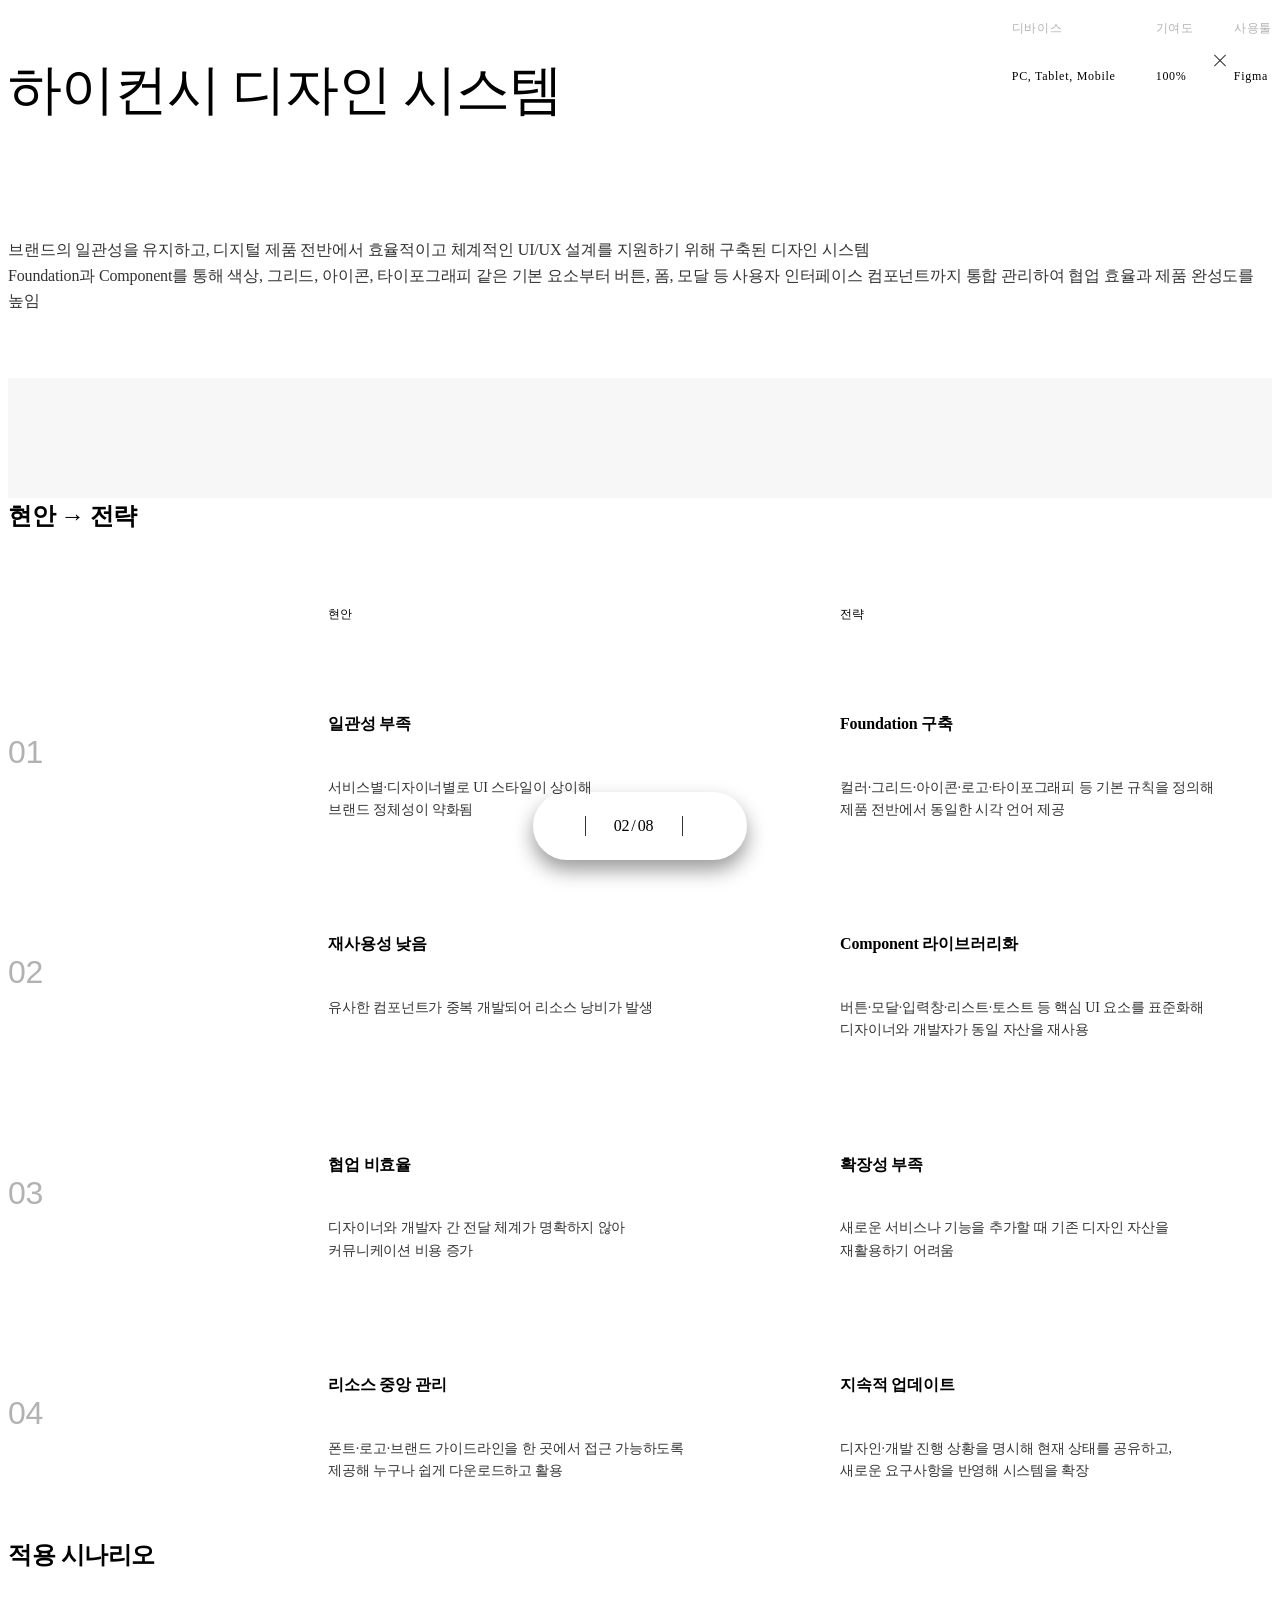
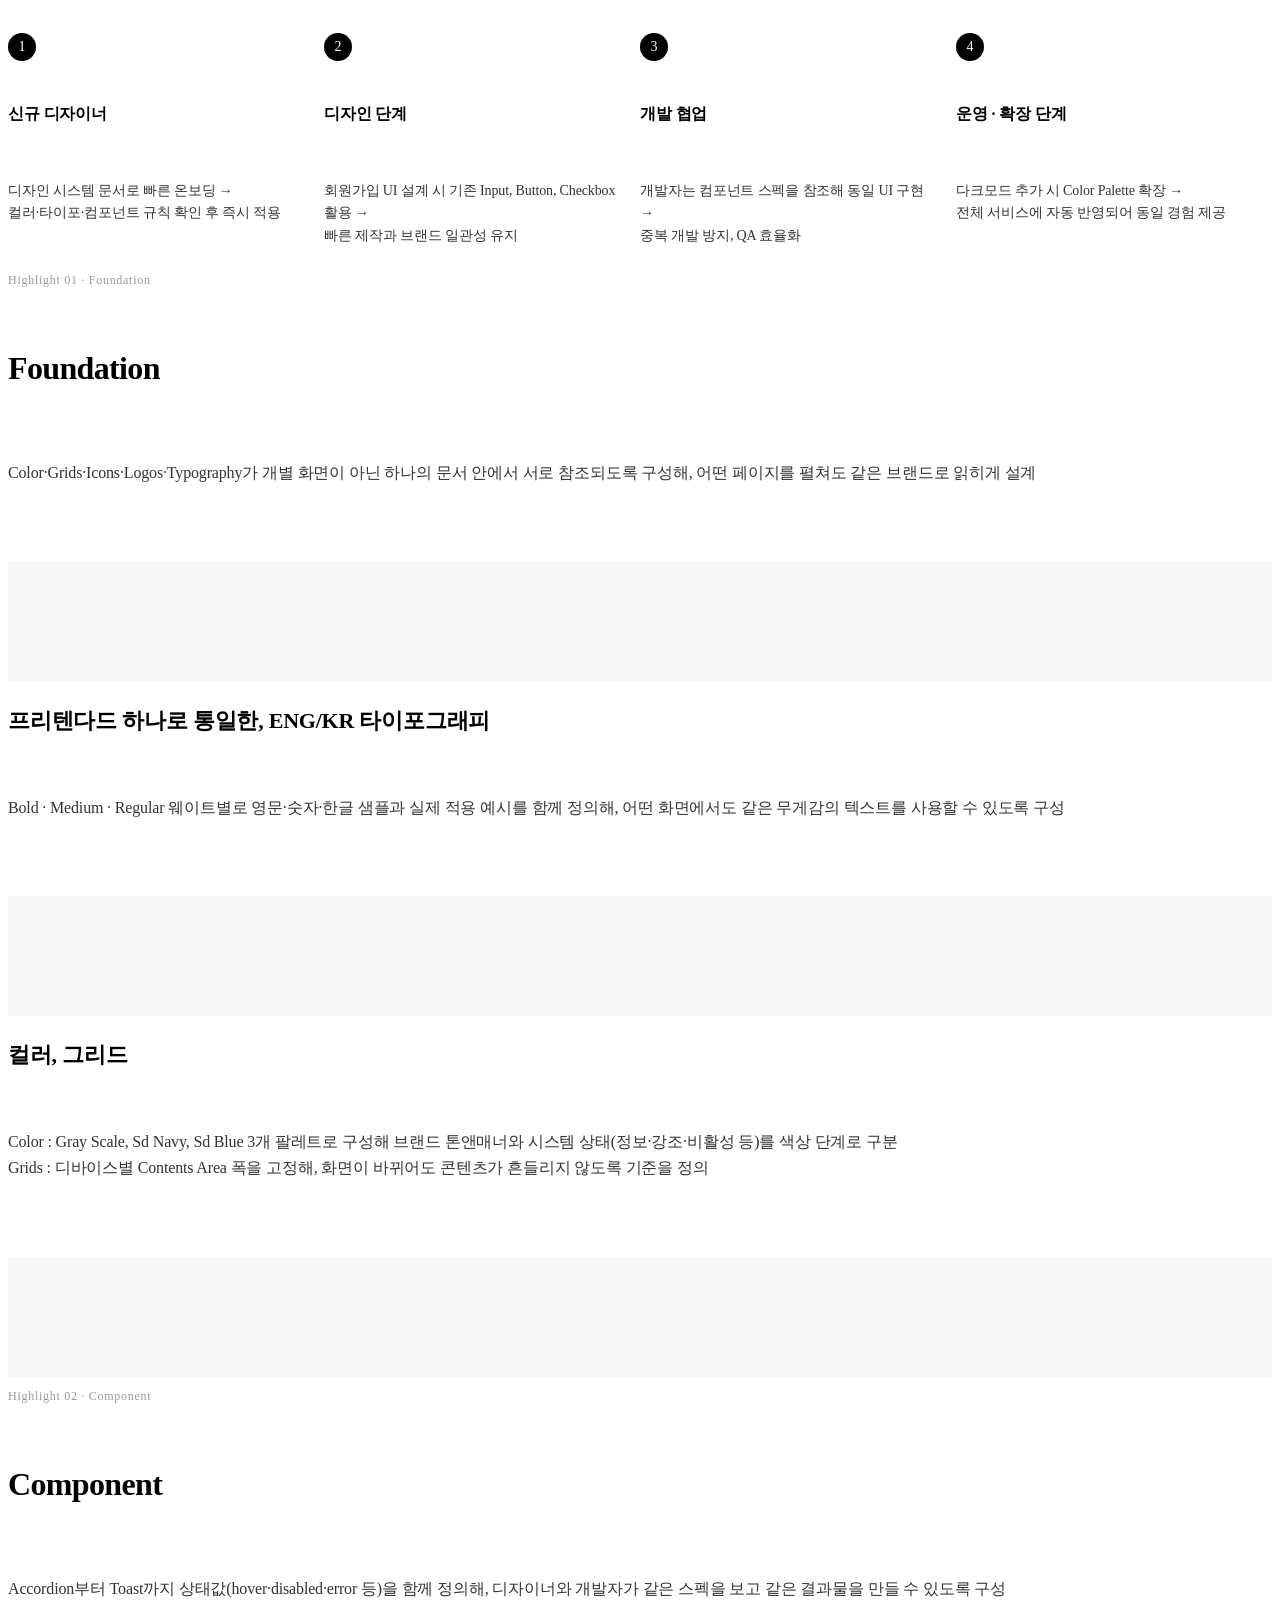
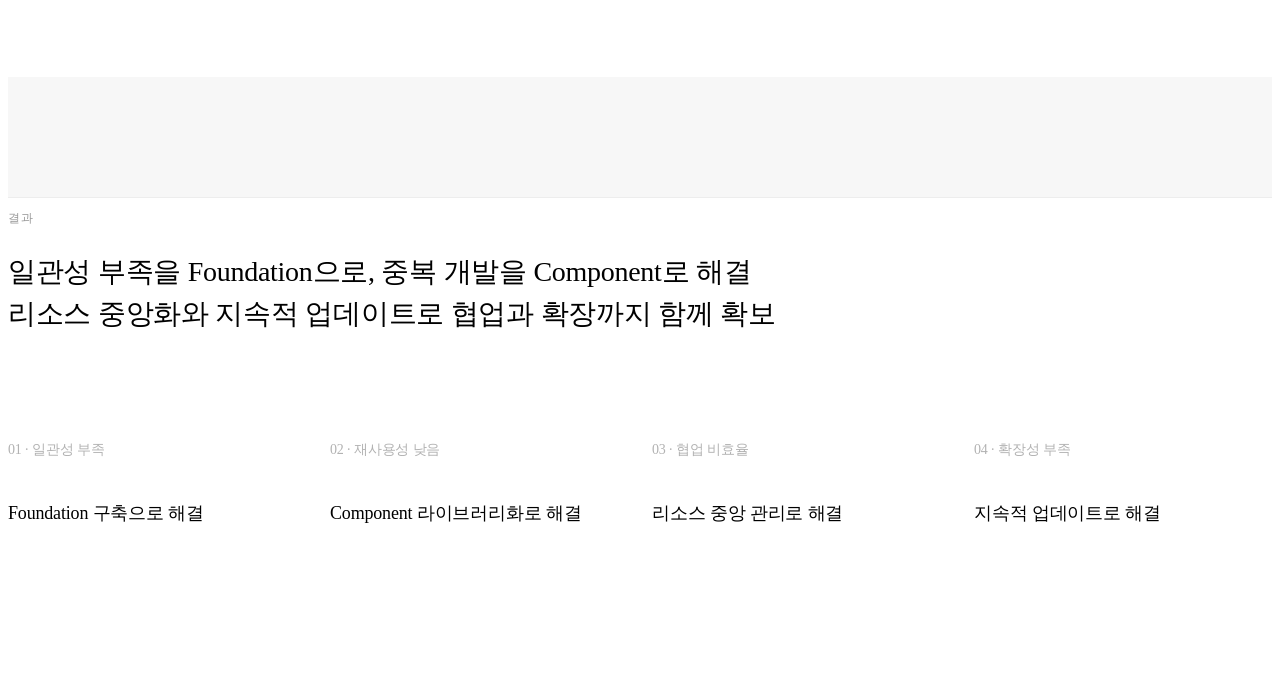
==== commit 04956945: "08페이지 문장 정리 및 이미지 교체 08페이지 문장 정리 및 이미지 교체" ====
--- a/works/01.html
+++ b/works/01.html
@@ -11,6 +11,7 @@
   gtag('config', 'G-RGNQ0SLWPC');
 </script>
 <meta name="viewport" content="width=device-width, initial-scale=1.0">
+<meta name="robots" content="noindex, nofollow">
 <title>하이컨시 디자인 시스템 | Kim Myung Ae Portfolio</title>
 <meta name="description" content="하이컨시 디자인 시스템 프로젝트 상세">
 <link rel="preconnect" href="https://fonts.googleapis.com">
@@ -121,7 +122,7 @@
       <div class="d01-timeline-step">
         <span class="d01-timeline-dot">2</span>
         <p class="d01-timeline-title">디자인 단계</p>
-        <p class="d01-timeline-desc">회원가입 UI 설계 시 기존 Input, Button, Checkbox<br>활용 → 빠른 제작과 브랜드 일관성 유지</p>
+        <p class="d01-timeline-desc">회원가입 UI 설계 시 기존 Input, Button, Checkbox 활용 →<br>빠른 제작과 브랜드 일관성 유지</p>
       </div>
       <div class="d01-timeline-step">
         <span class="d01-timeline-dot">3</span>
--- a/css/work-01.css
+++ b/css/work-01.css
@@ -269,6 +269,7 @@
 
 .d01-result__label {
   font-size: 18px;
+  line-height: 1.6;
   font-weight: 400;
   letter-spacing: -0.18px;
   color: #000;
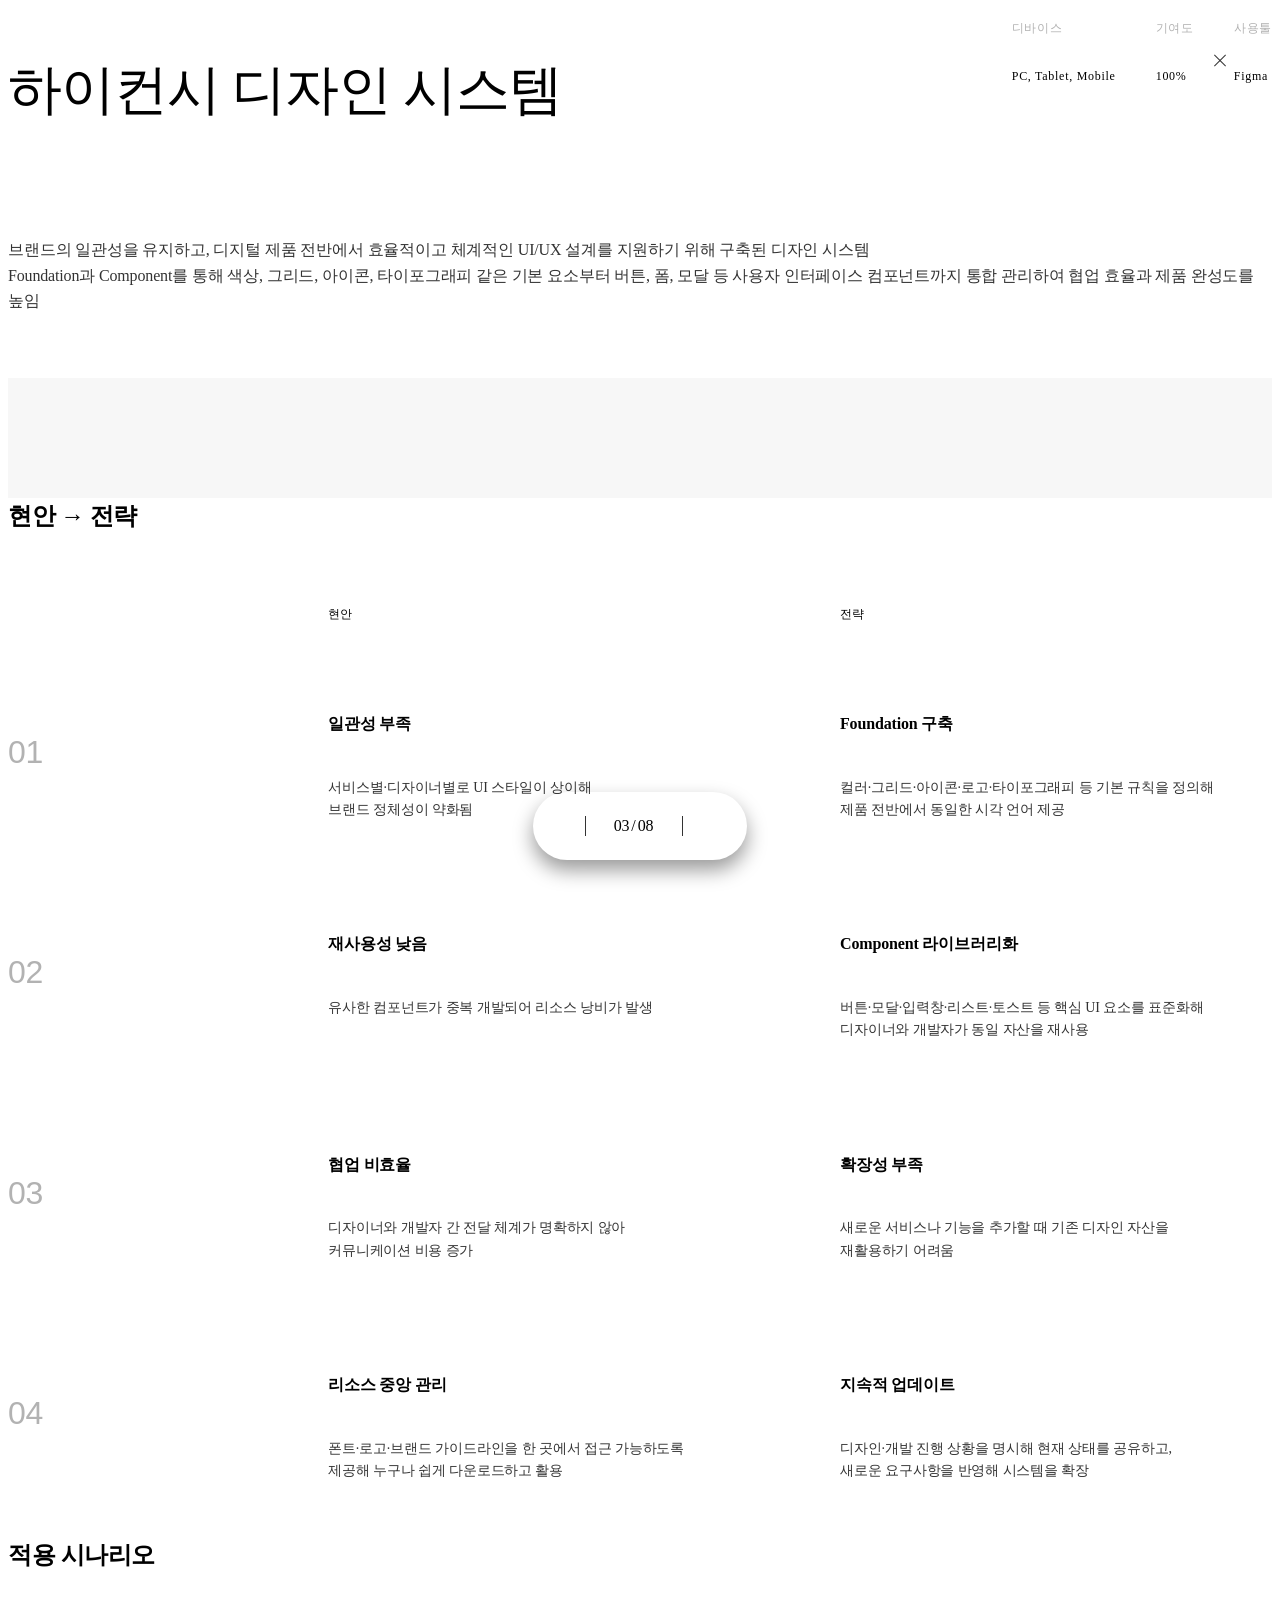
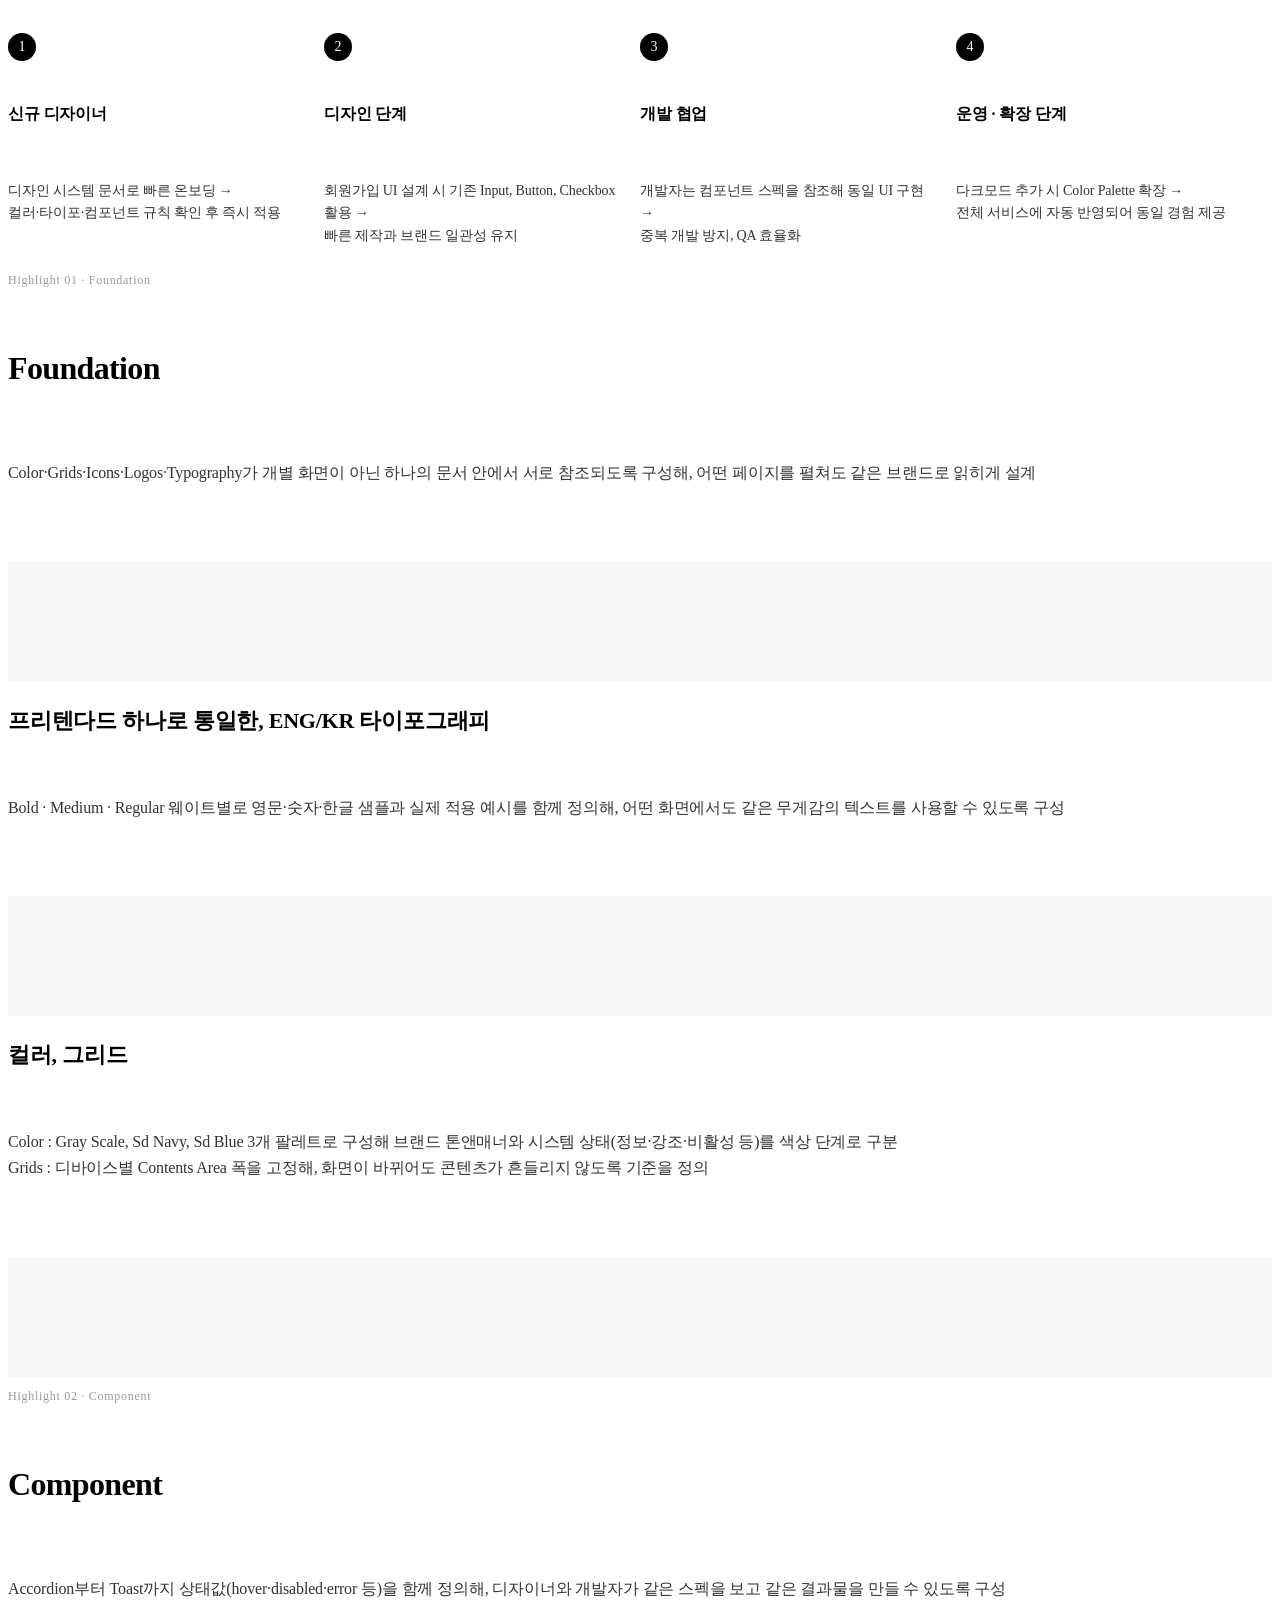
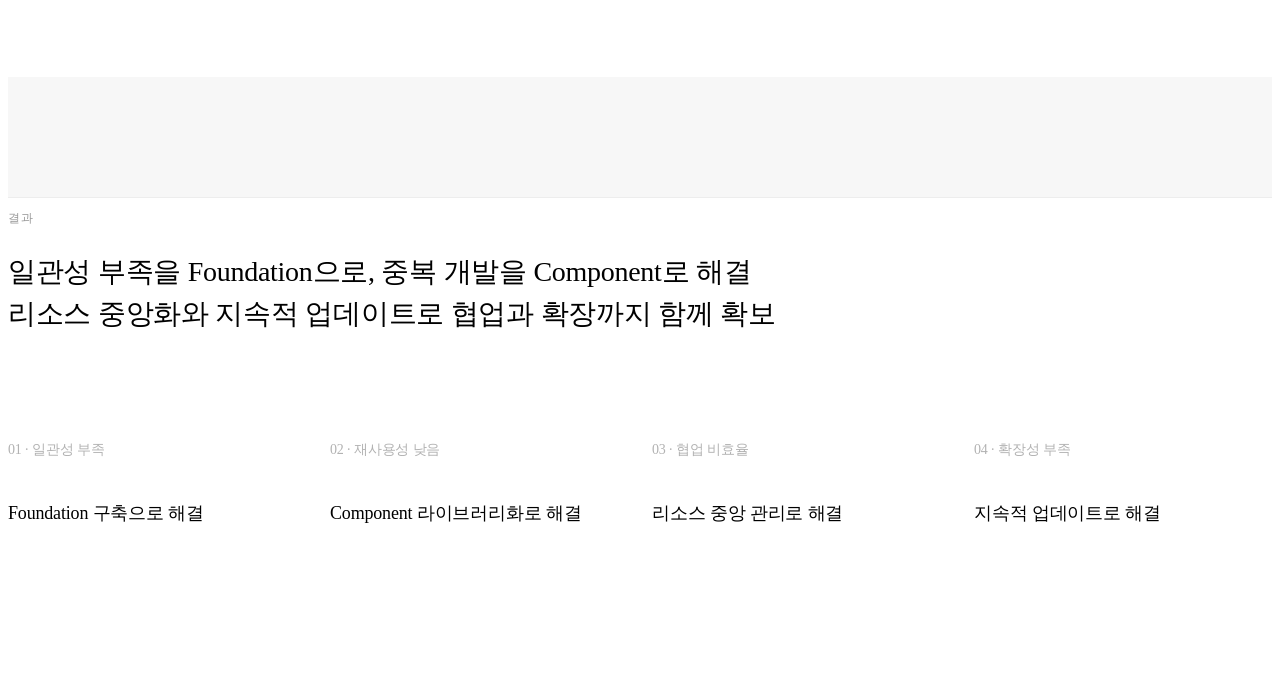
==== commit d6e5291d: "09 페이지 진입 경로 반영" ====
--- a/works/01.html
+++ b/works/01.html
@@ -214,10 +214,10 @@
 </main>
 
 <nav class="pager" aria-label="포트폴리오 페이지 이동">
-  <a href="08.html" class="pager__arrow pager__arrow--prev" aria-label="이전 페이지로 이동">
+  <a href="09.html" class="pager__arrow pager__arrow--prev" aria-label="이전 페이지로 이동">
     <img src="../assets/icons/chevron.svg" alt="">
   </a>
-  <span class="pager__count"><span class="pager__current">02</span> / <span class="pager__total">08</span></span>
+  <span class="pager__count"><span class="pager__current">03</span> / <span class="pager__total">08</span></span>
   <a href="02.html" class="pager__arrow pager__arrow--next" aria-label="다음 페이지로 이동">
     <img src="../assets/icons/chevron.svg" alt="">
   </a>
